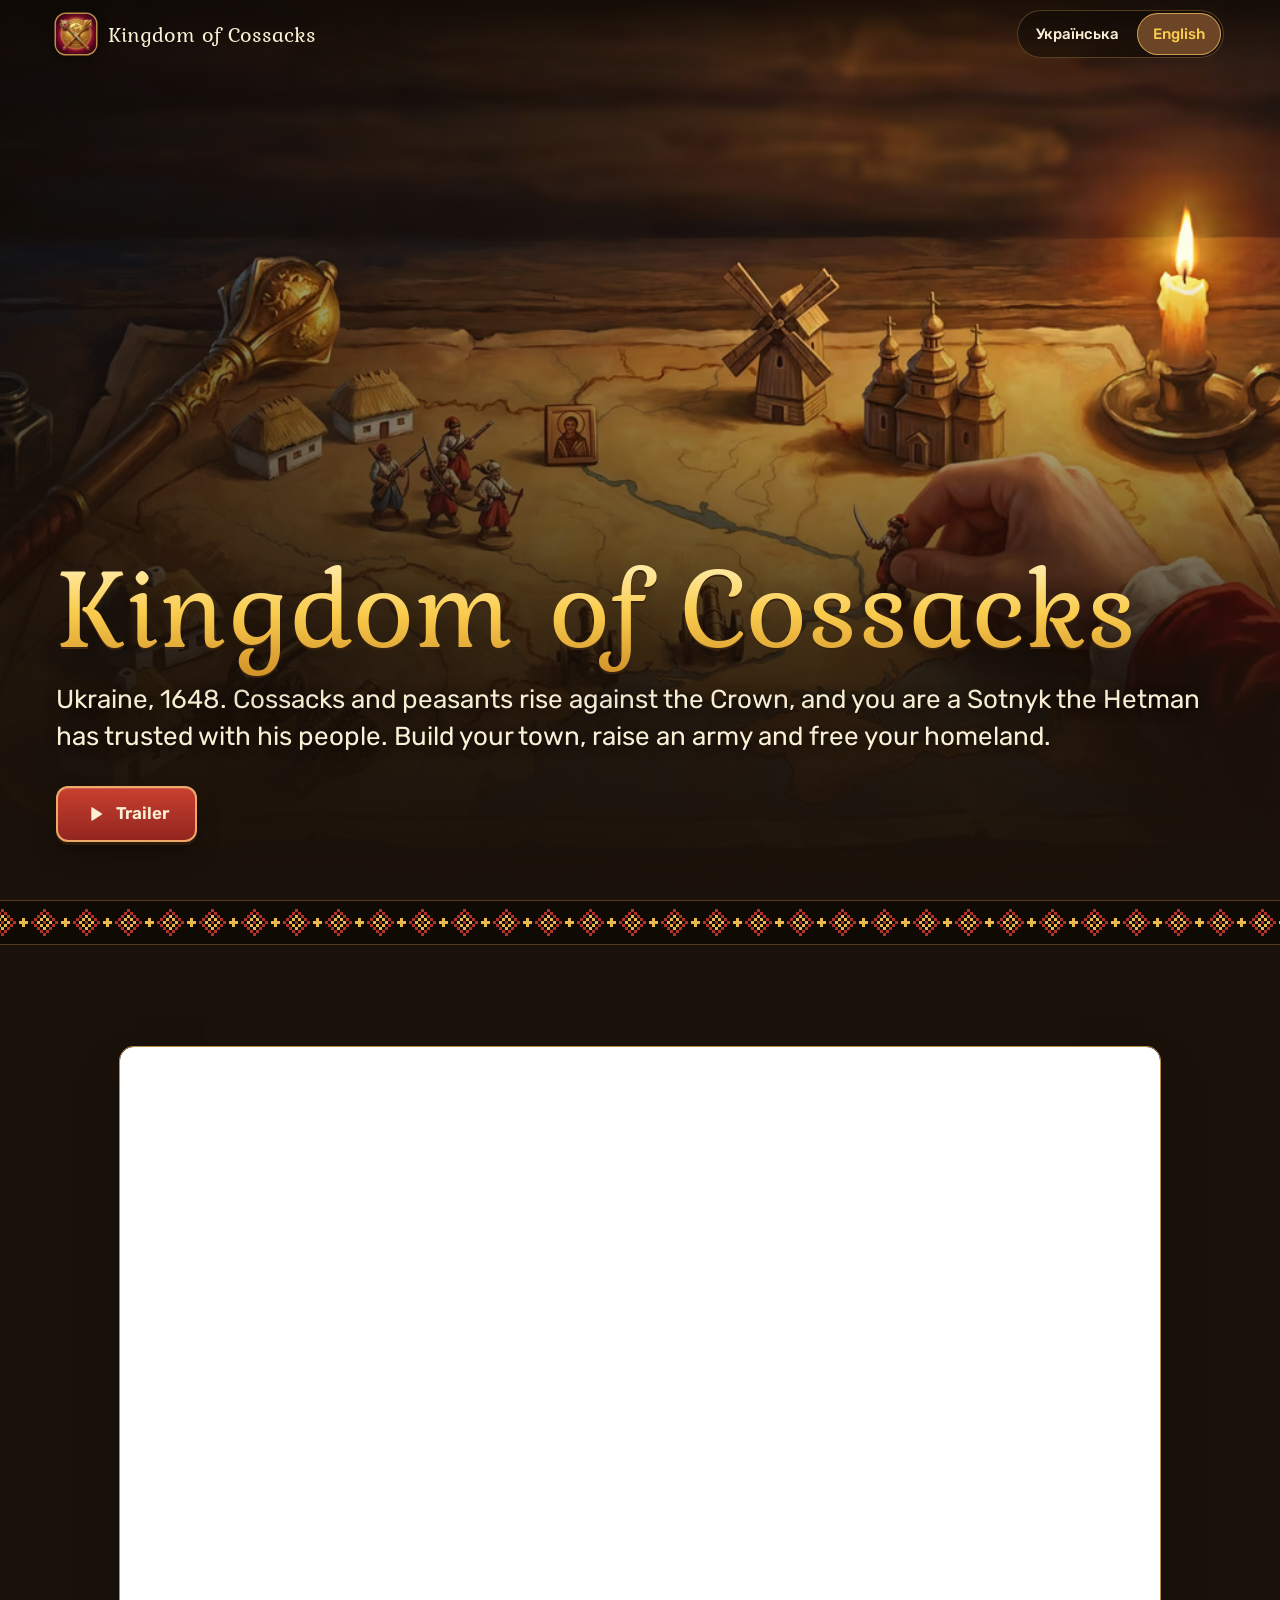
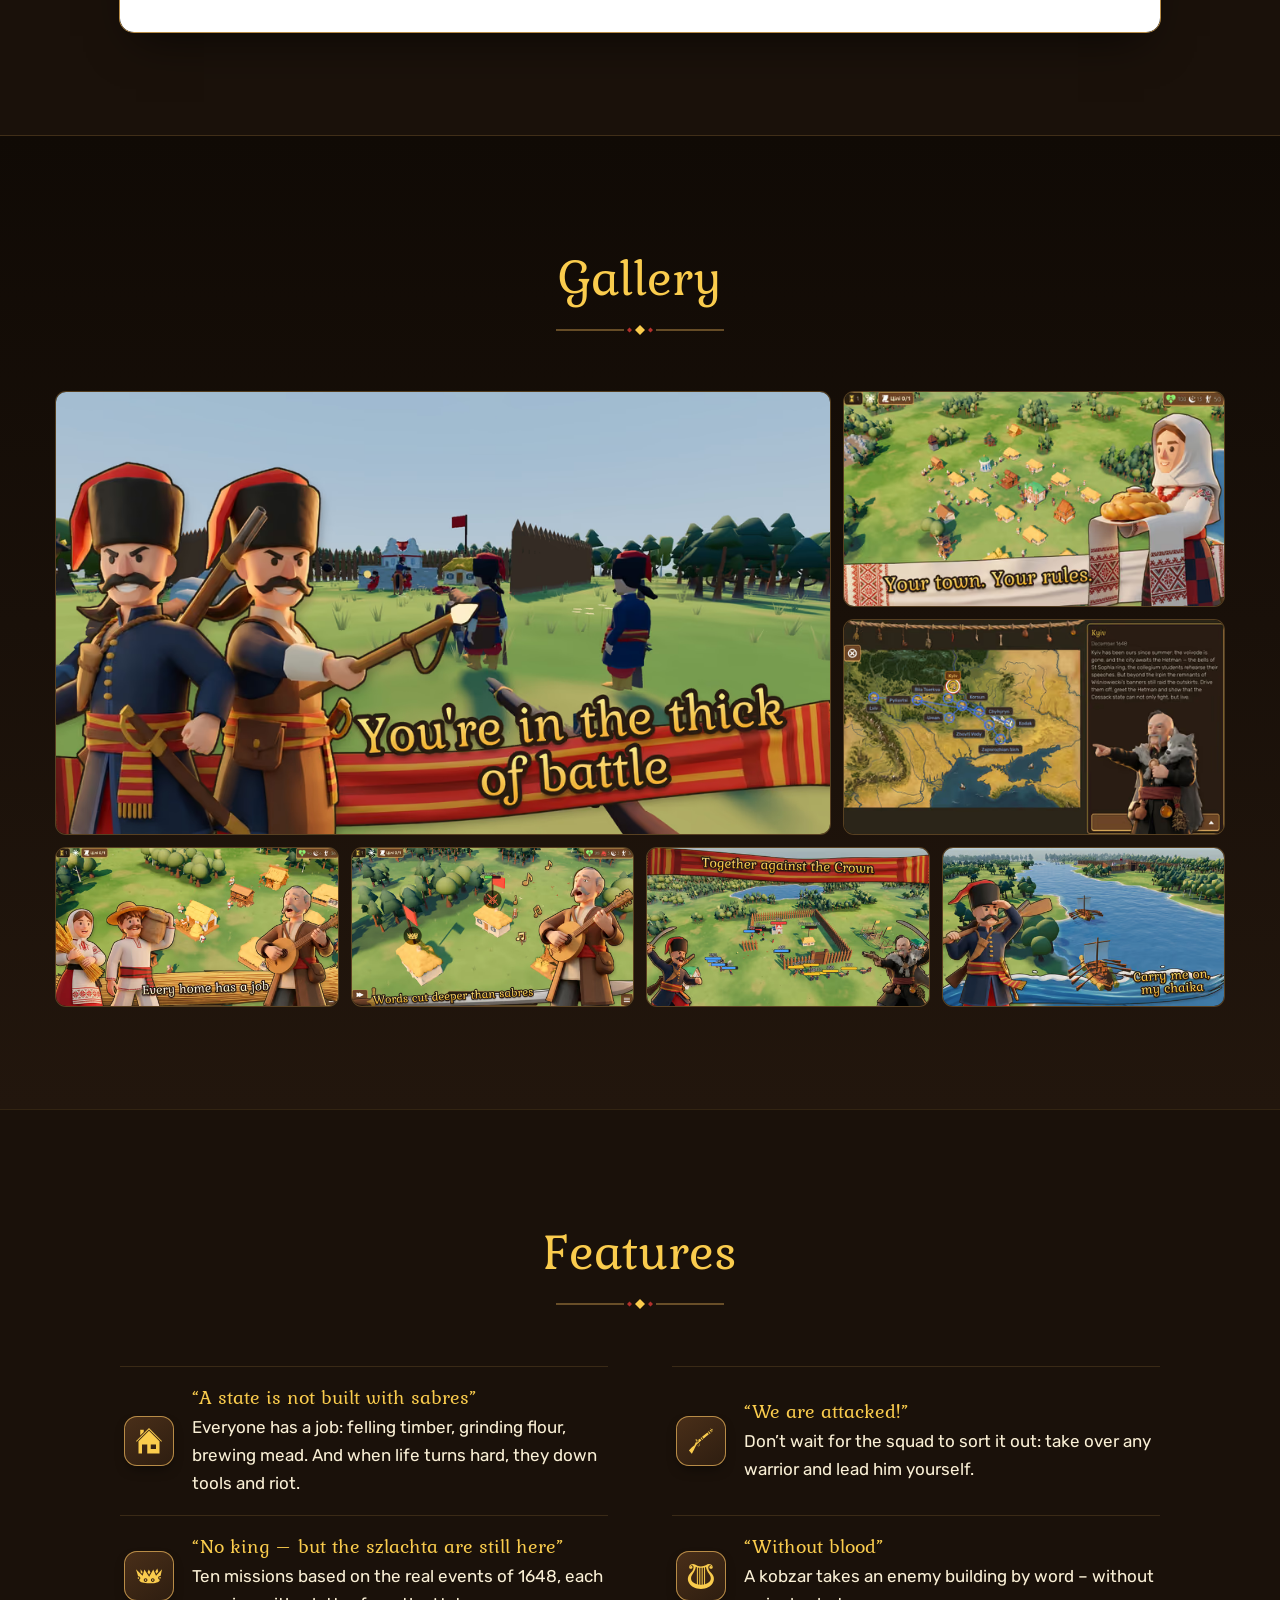
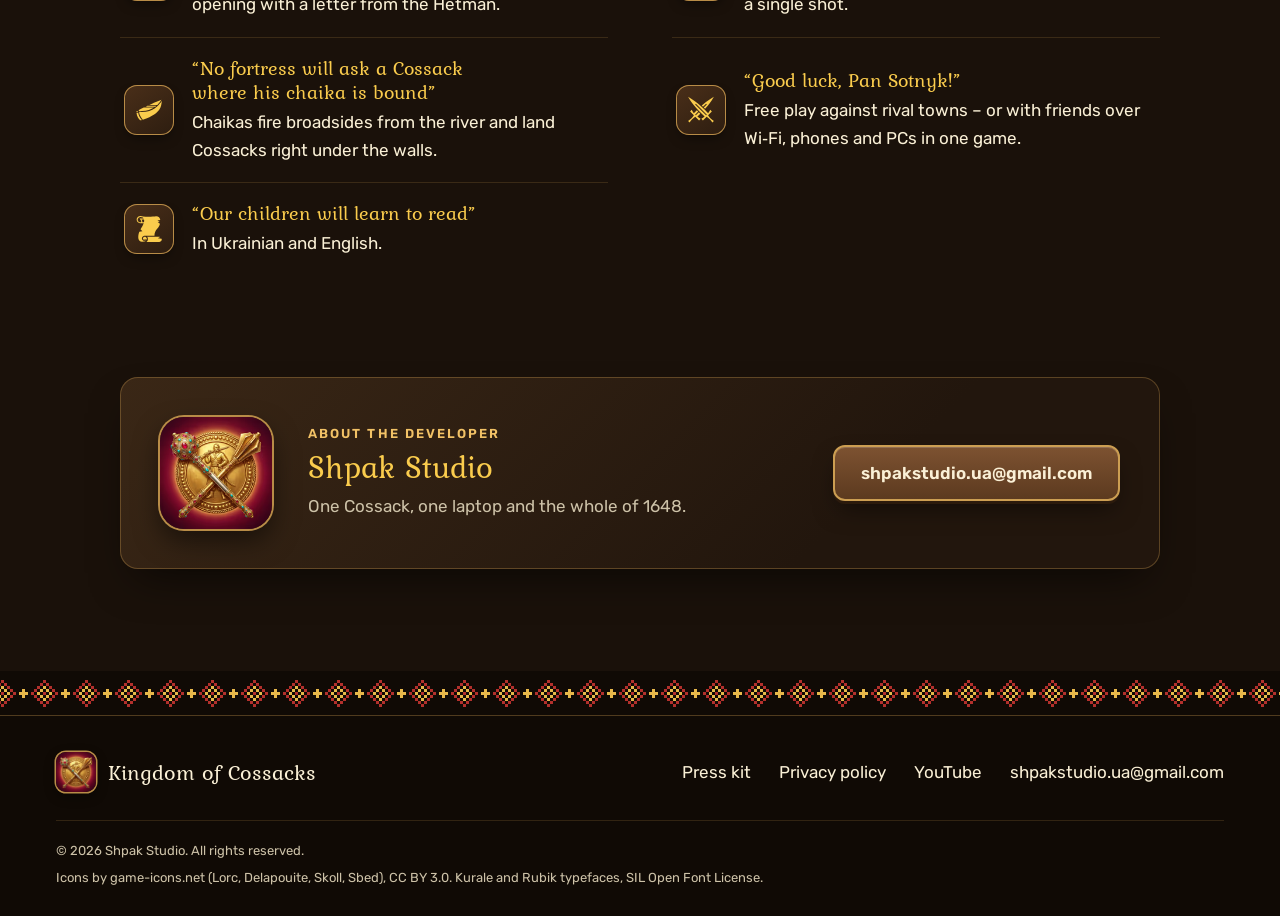
==== index.html @ b9027ab7 "Add game site" ====
<!doctype html>
<html lang="uk">
<head>
<meta charset="utf-8">
<meta name="viewport" content="width=device-width, initial-scale=1, viewport-fit=cover">
<title>Держава Козаків</title>
<meta name="description" content="Містобудівник і стратегія про повстання 1648 року. Збудуй козацьке місто, збери військо, звільни Україну регіон за регіоном. Android і ПК, без реклами.">
<meta name="theme-color" content="#1a110a">
<script>
// Перший захід: мова з налаштувань браузера (українська є серед мов – лишаємось, інакше англійська).
// Далі діє вибір із перемикача. Стоїть у <head>, щоб сторінка не блимала перед переходом.
(function () {
  try {
    var saved = localStorage.getItem("lang");
    var browser = (navigator.languages || [navigator.language || ""]).some(function (l) { return /^uk\b/i.test(l); }) ? "uk" : "en";
    if ((saved || browser) === "en") location.replace("./en/" + location.hash);
  } catch (e) {}
})();
</script>
<link rel="canonical" href="https://shpytchuk-vasyl.github.io/KingdomOfCossacksSite/">
<meta property="og:url" content="https://shpytchuk-vasyl.github.io/KingdomOfCossacksSite/">
<link rel="alternate" hreflang="uk" href="https://shpytchuk-vasyl.github.io/KingdomOfCossacksSite/">
<link rel="alternate" hreflang="en" href="https://shpytchuk-vasyl.github.io/KingdomOfCossacksSite/en/">
<link rel="alternate" hreflang="x-default" href="https://shpytchuk-vasyl.github.io/KingdomOfCossacksSite/en/">
<meta property="og:type" content="website">
<meta property="og:site_name" content="Держава Козаків">
<meta property="og:title" content="Держава Козаків">
<meta property="og:description" content="Україна, 1648 рік. Козаки й селяни повстають проти Корони, а ти – сотник, якому гетьман довірив людей. Збудуй своє місто, збери військо й звільни рідний край.">
<meta property="og:image" content="https://shpytchuk-vasyl.github.io/KingdomOfCossacksSite/assets/img/og.jpg">
<meta property="og:image:width" content="1200">
<meta property="og:image:height" content="630">
<meta property="og:locale" content="uk_UA">
<meta name="twitter:card" content="summary_large_image">
<link rel="icon" type="image/png" sizes="32x32" href="./assets/img/favicon-32.png">
<link rel="apple-touch-icon" href="./assets/img/apple-touch-icon.png">
<link rel="preload" as="font" type="font/woff2" href="./assets/fonts/kurale.woff2" crossorigin>
<link rel="preload" as="font" type="font/woff2" href="./assets/fonts/rubik.woff2" crossorigin>
<link rel="preload" as="image" type="image/avif" media="(max-aspect-ratio: 4/5)" href="./assets/img/hero-tall-960-2g-B0B384Q.avif" imagesrcset="./assets/img/hero-tall-640-2g-B0B384Q.avif 640w, ./assets/img/hero-tall-960-2g-B0B384Q.avif 960w, ./assets/img/hero-tall-1190-2g-B0B384Q.avif 1190w" imagesizes="135vw">
<link rel="preload" as="image" type="image/avif" media="(min-aspect-ratio: 4/5)" href="./assets/img/hero-1920-Sloxx4jPPY.avif" imagesrcset="./assets/img/hero-1280-Sloxx4jPPY.avif 1280w, ./assets/img/hero-1920-Sloxx4jPPY.avif 1920w, ./assets/img/hero-2560-Sloxx4jPPY.avif 2560w" imagesizes="100vw">
<link rel="stylesheet" href="./assets/css/site.css">
<script src="./assets/js/site.js" defer></script>
<script type="application/ld+json">
{"@context":"https://schema.org","@type":"VideoGame","name":"Держава Козаків","description":"Україна, 1648 рік. Козаки й селяни повстають проти Корони, а ти – сотник, якому гетьман довірив людей. Збудуй своє місто, збери військо й звільни рідний край.","inLanguage":["uk","en"],"gamePlatform":["Android","Windows"],"genre":["City builder","Strategy"],"image":"https://shpytchuk-vasyl.github.io/KingdomOfCossacksSite/assets/img/og.jpg","author":{"@type":"Organization","name":"Shpak Studio"}}
</script>
</head>
<body class="is-home">
<a class="skip-link" href="#main">До змісту</a>
<header class="site-header">
  <div class="site-header__bar">
    <a class="brand" href="./" aria-label="Держава Козаків">
      <picture><source type="image/avif" srcset="./assets/img/icon-96-zHIRQW5aMn.avif 96w, ./assets/img/icon-192-zHIRQW5aMn.avif 192w, ./assets/img/icon-384-zHIRQW5aMn.avif 384w" sizes="40px"><img class="brand__mark" src="./assets/img/icon-192-zHIRQW5aMn.webp" srcset="./assets/img/icon-96-zHIRQW5aMn.webp 96w, ./assets/img/icon-192-zHIRQW5aMn.webp 192w, ./assets/img/icon-384-zHIRQW5aMn.webp 384w" sizes="40px" width="384" height="384" alt="" fetchpriority="high"></picture>
      <span class="brand__name">Держава Козаків</span>
    </a>
    <nav class="lang-switch" aria-label="Мова сайту">
      <a href="./" lang="uk" hreflang="uk" data-set-lang="uk" aria-current="page">Українська</a>
      <a href="./en/" lang="en" hreflang="en" data-set-lang="en">English</a>
    </nav>
  </div>
</header>

<main id="main">
<section class="hero" aria-labelledby="hero-title">
  <picture><source media="(max-aspect-ratio: 4/5)" type="image/avif" srcset="./assets/img/hero-tall-640-2g-B0B384Q.avif 640w, ./assets/img/hero-tall-960-2g-B0B384Q.avif 960w, ./assets/img/hero-tall-1190-2g-B0B384Q.avif 1190w" sizes="135vw"><source media="(max-aspect-ratio: 4/5)" type="image/webp" srcset="./assets/img/hero-tall-640-2g-B0B384Q.webp 640w, ./assets/img/hero-tall-960-2g-B0B384Q.webp 960w, ./assets/img/hero-tall-1190-2g-B0B384Q.webp 1190w" sizes="135vw"><source type="image/avif" srcset="./assets/img/hero-1280-Sloxx4jPPY.avif 1280w, ./assets/img/hero-1920-Sloxx4jPPY.avif 1920w, ./assets/img/hero-2560-Sloxx4jPPY.avif 2560w" sizes="100vw"><img class="hero__art" src="./assets/img/hero-1280-Sloxx4jPPY.webp" srcset="./assets/img/hero-1280-Sloxx4jPPY.webp 1280w, ./assets/img/hero-1920-Sloxx4jPPY.webp 1920w, ./assets/img/hero-2560-Sloxx4jPPY.webp 2560w" sizes="100vw" alt="" fetchpriority="high"></picture>
  <div class="container hero__inner">
    <h1 id="hero-title" class="hero__title">Держава Козаків</h1>
    <p class="hero__lead">Україна, 1648 рік. Козаки й селяни повстають проти Корони, а ти – сотник, якому гетьман довірив людей. Збудуй своє місто, збери військо й звільни рідний край.</p>
    <div class="hero__cta">
      <a class="btn btn--primary" href="#trailer"><svg viewBox="0 0 24 24" aria-hidden="true" focusable="false"><path d="M8 5.2v13.6a.6.6 0 0 0 .92.5l10.6-6.8a.6.6 0 0 0 0-1L8.92 4.7A.6.6 0 0 0 8 5.2z" fill="currentColor"/></svg>
Трейлер</a>
      

    </div>
  </div>
</section>

<div class="ornament" aria-hidden="true"></div>
<section id="trailer" class="section" aria-labelledby="trailer-title">
  <div class="container container--narrow">
    <h2 id="trailer-title" class="visually-hidden">Трейлер</h2>
    
<div class="trailer">
  <iframe src="https://www.youtube.com/embed/whLM8h1D1ig" title="Трейлер" loading="lazy"
    allow="accelerometer; autoplay; clipboard-write; encrypted-media; gyroscope; picture-in-picture; web-share"
    referrerpolicy="strict-origin-when-cross-origin" allowfullscreen></iframe>
</div>

  </div>
</section>

<section id="gallery" class="section section--band" aria-labelledby="gallery-title">
  <div class="container">
    <header class="section-head">
      <h2 id="gallery-title">Галерея</h2>
    </header>
    <ul class="gallery" data-count="7">
      <li class="gallery__cell">
        <a class="shot" href="./assets/img/control-uk-2560-cdia6vpXgG.webp" data-index="0">
          <picture><source type="image/avif" srcset="./assets/img/control-uk-480-cdia6vpXgG.avif 480w, ./assets/img/control-uk-960-cdia6vpXgG.avif 960w, ./assets/img/control-uk-1600-cdia6vpXgG.avif 1600w, ./assets/img/control-uk-2560-cdia6vpXgG.avif 2560w" sizes="(min-width: 1240px) 790px, (min-width: 900px) 65vw, 100vw"><img src="./assets/img/control-uk-960-cdia6vpXgG.webp" srcset="./assets/img/control-uk-480-cdia6vpXgG.webp 480w, ./assets/img/control-uk-960-cdia6vpXgG.webp 960w, ./assets/img/control-uk-1600-cdia6vpXgG.webp 1600w, ./assets/img/control-uk-2560-cdia6vpXgG.webp 2560w" sizes="(min-width: 1240px) 790px, (min-width: 900px) 65vw, 100vw" width="2560" height="1440" alt="Ти в самому бою. Вигляд від першої особи: козак із мушкетом, поруч гармата щойно вистрілила по частоколу" loading="lazy" decoding="async"></picture>
        </a>
      </li>
      <li class="gallery__cell">
        <a class="shot" href="./assets/img/city-uk-2560-edC7VRmCOQ.webp" data-index="1">
          <picture><source type="image/avif" srcset="./assets/img/city-uk-480-edC7VRmCOQ.avif 480w, ./assets/img/city-uk-960-edC7VRmCOQ.avif 960w, ./assets/img/city-uk-1600-edC7VRmCOQ.avif 1600w, ./assets/img/city-uk-2560-edC7VRmCOQ.avif 2560w" sizes="(min-width: 1240px) 390px, (min-width: 900px) 32vw, 50vw"><img src="./assets/img/city-uk-960-edC7VRmCOQ.webp" srcset="./assets/img/city-uk-480-edC7VRmCOQ.webp 480w, ./assets/img/city-uk-960-edC7VRmCOQ.webp 960w, ./assets/img/city-uk-1600-edC7VRmCOQ.webp 1600w, ./assets/img/city-uk-2560-edC7VRmCOQ.webp 2560w" sizes="(min-width: 1240px) 390px, (min-width: 900px) 32vw, 50vw" width="2560" height="1440" alt="Твоє місто. Твої правила. Козацьке місто згори: Ратуша, хати під стріхою, церква, альтанки, жителі на вулицях, озеро" loading="lazy" decoding="async"></picture>
        </a>
      </li>
      <li class="gallery__cell">
        <a class="shot" href="./assets/img/campaign-uk-2560-JIpXIrQUs9.webp" data-index="2">
          <picture><source type="image/avif" srcset="./assets/img/campaign-uk-480-JIpXIrQUs9.avif 480w, ./assets/img/campaign-uk-960-JIpXIrQUs9.avif 960w, ./assets/img/campaign-uk-1600-JIpXIrQUs9.avif 1600w, ./assets/img/campaign-uk-2560-JIpXIrQUs9.avif 2560w" sizes="(min-width: 1240px) 390px, (min-width: 900px) 32vw, 50vw"><img src="./assets/img/campaign-uk-960-JIpXIrQUs9.webp" srcset="./assets/img/campaign-uk-480-JIpXIrQUs9.webp 480w, ./assets/img/campaign-uk-960-JIpXIrQUs9.webp 960w, ./assets/img/campaign-uk-1600-JIpXIrQUs9.webp 1600w, ./assets/img/campaign-uk-2560-JIpXIrQUs9.webp 2560w" sizes="(min-width: 1240px) 390px, (min-width: 900px) 32vw, 50vw" width="2560" height="1440" alt="Карта кампанії: шлях від Запорозької Січі до Києва й лист гетьмана про місію" loading="lazy" decoding="async"></picture>
        </a>
      </li>
      <li class="gallery__cell">
        <a class="shot" href="./assets/img/economy-uk-2560-ottMs2EK2w.webp" data-index="3">
          <picture><source type="image/avif" srcset="./assets/img/economy-uk-480-ottMs2EK2w.avif 480w, ./assets/img/economy-uk-960-ottMs2EK2w.avif 960w, ./assets/img/economy-uk-1600-ottMs2EK2w.avif 1600w, ./assets/img/economy-uk-2560-ottMs2EK2w.avif 2560w" sizes="(min-width: 1240px) 390px, (min-width: 900px) 32vw, 50vw"><img src="./assets/img/economy-uk-960-ottMs2EK2w.webp" srcset="./assets/img/economy-uk-480-ottMs2EK2w.webp 480w, ./assets/img/economy-uk-960-ottMs2EK2w.webp 960w, ./assets/img/economy-uk-1600-ottMs2EK2w.webp 1600w, ./assets/img/economy-uk-2560-ottMs2EK2w.webp 2560w" sizes="(min-width: 1240px) 390px, (min-width: 900px) 32vw, 50vw" width="2560" height="1440" alt="Кожна хата при ділі. Ферма, хати й майстерня зблизька, селяни несуть урожай" loading="lazy" decoding="async"></picture>
        </a>
      </li>
      <li class="gallery__cell">
        <a class="shot" href="./assets/img/word-uk-2560-IThy4T_L-l.webp" data-index="4">
          <picture><source type="image/avif" srcset="./assets/img/word-uk-480-IThy4T_L-l.avif 480w, ./assets/img/word-uk-960-IThy4T_L-l.avif 960w, ./assets/img/word-uk-1600-IThy4T_L-l.avif 1600w, ./assets/img/word-uk-2560-IThy4T_L-l.avif 2560w" sizes="(min-width: 1240px) 390px, (min-width: 900px) 32vw, 50vw"><img src="./assets/img/word-uk-960-IThy4T_L-l.webp" srcset="./assets/img/word-uk-480-IThy4T_L-l.webp 480w, ./assets/img/word-uk-960-IThy4T_L-l.webp 960w, ./assets/img/word-uk-1600-IThy4T_L-l.webp 1600w, ./assets/img/word-uk-2560-IThy4T_L-l.webp 2560w" sizes="(min-width: 1240px) 390px, (min-width: 900px) 32vw, 50vw" width="2560" height="1440" alt="Слово не горобець – а шабля. Кобзар біля ворожої хати з прапором Корони, над дахом шкала «Словом 47 %»" loading="lazy" decoding="async"></picture>
        </a>
      </li>
      <li class="gallery__cell">
        <a class="shot" href="./assets/img/players-uk-2560-WTLlcfoN4P.webp" data-index="5">
          <picture><source type="image/avif" srcset="./assets/img/players-uk-480-WTLlcfoN4P.avif 480w, ./assets/img/players-uk-960-WTLlcfoN4P.avif 960w, ./assets/img/players-uk-1600-WTLlcfoN4P.avif 1600w, ./assets/img/players-uk-2560-WTLlcfoN4P.avif 2560w" sizes="(min-width: 1240px) 390px, (min-width: 900px) 32vw, 50vw"><img src="./assets/img/players-uk-960-WTLlcfoN4P.webp" srcset="./assets/img/players-uk-480-WTLlcfoN4P.webp 480w, ./assets/img/players-uk-960-WTLlcfoN4P.webp 960w, ./assets/img/players-uk-1600-WTLlcfoN4P.webp 1600w, ./assets/img/players-uk-2560-WTLlcfoN4P.webp 2560w" sizes="(min-width: 1240px) 390px, (min-width: 900px) 32vw, 50vw" width="2560" height="1440" alt="Разом проти Корони. Два козацькі загони, із синіми й жовтими смужками здоровʼя, з двох боків штурмують табір Корони за частоколом" loading="lazy" decoding="async"></picture>
        </a>
      </li>
      <li class="gallery__cell">
        <a class="shot" href="./assets/img/chaikas-uk-2560-nZaoVUhGhE.webp" data-index="6">
          <picture><source type="image/avif" srcset="./assets/img/chaikas-uk-480-nZaoVUhGhE.avif 480w, ./assets/img/chaikas-uk-960-nZaoVUhGhE.avif 960w, ./assets/img/chaikas-uk-1600-nZaoVUhGhE.avif 1600w, ./assets/img/chaikas-uk-2560-nZaoVUhGhE.avif 2560w" sizes="(min-width: 1240px) 390px, (min-width: 900px) 32vw, 50vw"><img src="./assets/img/chaikas-uk-960-nZaoVUhGhE.webp" srcset="./assets/img/chaikas-uk-480-nZaoVUhGhE.webp 480w, ./assets/img/chaikas-uk-960-nZaoVUhGhE.webp 960w, ./assets/img/chaikas-uk-1600-nZaoVUhGhE.webp 1600w, ./assets/img/chaikas-uk-2560-nZaoVUhGhE.webp 2560w" sizes="(min-width: 1240px) 390px, (min-width: 900px) 32vw, 50vw" width="2560" height="1440" alt="Неси мене, моя чайко, неси. Дві чайки пливуть Дніпром, на далекому березі фортеця Кодак" loading="lazy" decoding="async"></picture>
        </a>
      </li>
    </ul>
  </div>
</section>

<section id="features" class="section" aria-labelledby="features-title">
  <div class="container container--narrow">
    <header class="section-head">
      <h2 id="features-title">Особливості</h2>
    </header>
    <ul class="features">
      <li class="feature">
        <span class="feature__icon"><svg class="icon" aria-hidden="true" focusable="false" xmlns="http://www.w3.org/2000/svg" viewBox="0 0 512 512"><path fill="currentColor" d="M256 19.27L25.637 249.638 19.27 256 32 268.73l6.363-6.367L256 44.727l217.637 217.636L480 268.73 492.73 256l-6.367-6.363zM96 48v107.273l64-64.002V48zm160 20.727l-192 192V486h64V320h96v166h224V260.727zM288 320h96v80h-96z"/></svg></span>
        <div>
          <h3 class="feature__title">«Шаблями держави не збудуєш»</h3>
          <p>Кожен житель при ділі: рубає ліс, меле борошно, варить мед. А як людям зле – кидають роботу й бунтують.</p>
        </div>
      </li>
      <li class="feature">
        <span class="feature__icon"><svg class="icon" aria-hidden="true" focusable="false" xmlns="http://www.w3.org/2000/svg" viewBox="0 0 512 512"><path fill="currentColor" d="M424.045 26.605l2.54 11.19 16.15-13.06zm-205.53 312.32a24.07 24.07 0 0 0 1.54-36l6.15-5.17c.72.73 1.41 1.5 2.07 2.31a32.09 32.09 0 0 1-45.62 44.74q2.13-3.69 4.14-7a24.12 24.12 0 0 0 31.72 1.12zm-18.1-19.47l10.32 7.66-15.53-2.3c.58-.81 1.14-1.58 1.69-2.29zm76.89-80.34l-31.33-38.65 15.26-12.34 31.33 38.65zm137.88-111.75l-31.33-38.65 15.27-12.37 31.33 38.64zm-41.83-26.18l25.91 32c-26.82 22.18-62.15 51.42-96.92 80.29l-26.75-33zm-252.76 239.74l10 1.16 32.83-65.86a28.13 28.13 0 0 0 41-38.11l4.52-3.67 26.53-21.52 27.14 33.48c-32.82 27.33-61.6 51.43-77.37 65-26.12 32.63-84.5 163.79-95.81 175.86-13.73-4.68-26.77-40.12-54-55.2 9.14-18.66 85.16-91.14 85.16-91.14zm33.05-113.81c1.5 2.11 5.69 5.81 8.38 5.81h.06c.35 0 1.29.17 2.48-1.65 7.15-11 18-16.41 25.26-12.77l-3.59 7.2c-1.77-.89-5.5.3-9.38 3.63l14.75 18.2a12.13 12.13 0 1 1-18.91.1l-6-7.44a10 10 0 0 1-4.4 1.12h-.23c-8.12 0-14.83-9.36-14.89-9.45zm259.84-158.46l46.5-37.73 11.06 13.68-46.49 37.69zm63.08 1.27l-37.46 30.31-5.73-7.07 37.42-30.34z"/></svg></span>
        <div>
          <h3 class="feature__title">«На нас напали!»</h3>
          <p>Не чекай, поки загін розбереться: візьми будь‑якого воїна на себе й веди його сам.</p>
        </div>
      </li>
      <li class="feature">
        <span class="feature__icon"><svg class="icon" aria-hidden="true" focusable="false" xmlns="http://www.w3.org/2000/svg" viewBox="0 0 512 512"><path fill="currentColor" d="M408.256 119.46l-37.7 52.165 19.57 44.426 34.8-37.214-16.67-59.375zm86.074 12.513L384.44 249.498 334.01 135.02l-75.162 132.947-86.948-131.78-33.334 114.122L17.922 132.83l39.3 127.6c1.945-.348 3.94-.54 5.98-.54 18.812 0 34.26 15.452 34.26 34.262 0 13.823-8.346 25.822-20.235 31.22l5.337 17.33c12.425 25.466 71.863 45.152 176.582 47.206 110.805 2.174 178.12-17.54 189.854-47.207h-.002l4.357-20.26c-16.836-2.114-30.02-16.612-30.02-33.986 0-18.81 15.45-34.262 34.263-34.262 3.513 0 6.91.54 10.11 1.54l26.622-123.762zm-391.77 2.04l1.22 56.337 25.56 24.89 9.592-32.842-36.37-48.386zm150.585 2.91l-24.483 51.36 28.955 43.885 24.922-44.08-29.395-51.166zm204.453 135.962c-8.712 0-15.575 6.862-15.575 15.572 0 8.71 6.863 15.574 15.575 15.574s15.572-6.863 15.572-15.573-6.86-15.572-15.572-15.572zM63.2 278.58c-8.71 0-15.573 6.864-15.573 15.574s6.862 15.573 15.574 15.573c8.713 0 15.573-6.862 15.573-15.573 0-8.71-6.86-15.574-15.572-15.574zm130.33 17.842c18.812 0 34.26 15.45 34.26 34.262 0 18.81-15.448 34.26-34.26 34.26-18.813 0-34.262-15.45-34.262-34.26s15.45-34.262 34.26-34.262zm131.234 0c18.812 0 34.26 15.45 34.26 34.262 0 18.81-15.448 34.26-34.26 34.26-18.813 0-34.262-15.45-34.262-34.26s15.45-34.262 34.262-34.262zm-131.235 18.69c-8.713 0-15.573 6.86-15.573 15.572 0 8.71 6.86 15.574 15.572 15.574 8.71 0 15.572-6.864 15.572-15.574s-6.86-15.573-15.573-15.573zm131.234 0c-8.712 0-15.573 6.86-15.573 15.572 0 8.71 6.862 15.574 15.574 15.574s15.574-6.864 15.574-15.574-6.862-15.573-15.574-15.573z"/></svg></span>
        <div>
          <h3 class="feature__title">«Короля нема, а шляхта є»</h3>
          <p>Десять місій за справжніми подіями 1648 року, і перед кожною – лист гетьмана.</p>
        </div>
      </li>
      <li class="feature">
        <span class="feature__icon"><svg class="icon" aria-hidden="true" focusable="false" xmlns="http://www.w3.org/2000/svg" viewBox="0 0 512 512"><path fill="currentColor" d="M108.656 35.063c-15.053.138-33.413 5.378-46.97 15.812-10.75 8.276-18.777 19.27-21.186 34.438.21-.126.414-.252.625-.376-.843 2.816-1.313 5.786-1.313 8.876 0 17.087 13.85 30.937 30.938 30.937 14.293 0 26.324-9.705 29.875-22.875.028-.115.067-.23.094-.344.48-2.082.768-4.042.905-5.843.025-.327.017-.65.03-.968.005-.126.03-.25.032-.376.007-.182-.002-.353 0-.53 0-1.526-.098-3.036-.312-4.5-1.367-8.018-6.778-12.156-12.594-13.72-8.527-2.293-19.055.637-23.75 18.156l-.468-.125C62.04 74.12 72.213 63.885 83.94 60.78c2.476-.654 5.053-1.005 7.656-.968 9.072.13 18.445 4.88 24.562 17.126.087.173.165.355.25.53 5.208 15.233 2.11 43.32-3.344 57.626-7.288 18.753-22.376 40.504-47.687 65.5C6.99 258.252 4 329.824 39.97 388.814 75.936 447.8 152.13 493.56 254.437 493.56c102.306 0 178.47-45.76 214.437-104.75 35.882-58.848 32.982-130.225-25-187.812l-.406-.406h-.033c-25.31-24.996-40.367-46.747-47.656-65.5-5.23-16.453-9.09-42.988-2.655-57.625.058-.128.128-.25.188-.376.025-.05.037-.106.062-.156 6.117-12.246 15.49-16.996 24.563-17.126 2.602-.037 5.18.314 7.656.97 11.724 3.102 21.87 13.337 19.344 32.843l-.438.125c-4.694-17.52-15.222-20.45-23.75-18.156-4.41 1.185-8.603 3.85-10.97 8.562-.012.04-.017.085-.03.125-.975 3.007-1.5 6.203-1.5 9.532 0 17.088 13.85 30.938 30.938 30.938 17.087 0 30.937-13.85 30.937-30.938 0-4.355-.907-8.49-2.53-12.25-3.058-13.244-10.598-23.112-20.44-30.687-14.458-11.13-34.39-16.363-49.936-15.78-13.378.5-24.85 4.108-33.22 10.53-3.412 2.617-6.383 5.702-8.844 9.375-69.455 35.508-138.89 38.75-208.344-7.75-.642-.557-1.29-1.105-1.968-1.625-8.37-6.422-19.843-10.03-33.22-10.53-.97-.037-1.964-.042-2.968-.032zm52.78 53.124c6.338 2.648 12.666 4.987 19 7.032v313.06c-30.732-8.258-57.886-22.005-77.374-41.31-17.1-16.94-28.077-38.626-28.906-63.595-.828-24.97 8.274-52.702 28.97-82.625 41.323-59.752 57.163-103.6 58.31-132.563zm186.033 1.407c1.6 28.97 17.593 72.37 58.25 131.156 20.693 29.923 29.796 57.656 28.967 82.625-.828 24.97-11.807 46.654-28.906 63.594-19.023 18.846-45.374 32.4-75.217 40.717V94.844c5.636-1.606 11.27-3.35 16.906-5.25zm-35.595 10v312.53c-8.21 1.63-16.606 2.878-25.125 3.782V104.094c8.376-1.122 16.75-2.63 25.125-4.5zm-112.75.78c8.45 1.97 16.894 3.442 25.344 4.44v311.342c-8.59-.84-17.057-2.05-25.345-3.625V100.376zm68.938 5.564v311.375c-4.54.198-9.088.312-13.657.312-3.76 0-7.506-.053-11.25-.188V106.28c8.293.314 16.614.18 24.906-.343z"/></svg></span>
        <div>
          <h3 class="feature__title">«Без крові»</h3>
          <p>Кобзар бере ворожу будівлю словом – без жодного пострілу.</p>
        </div>
      </li>
      <li class="feature">
        <span class="feature__icon"><svg class="icon" aria-hidden="true" focusable="false" xmlns="http://www.w3.org/2000/svg" viewBox="0 0 512 512"><path fill="currentColor" d="M482.2 66.37c-62.8 22.61-139.5 57.53-219.3 96.03H408c31.3-31.8 55-66.02 74.2-96.03zm9.1 18.91C462.4 129.7 423 182.1 363.8 223.3c-67.2 46.8-159.8 78.3-288.82 66.9 2.19 55.4 28.92 97.4 67.92 143.7 184.6-62.2 266.8-127.6 306-191.2 32.4-52.7 35.9-105.4 42.4-157.42zM226 180.4c-9.5 4.7-19.1 9.4-28.6 14.1h175c5.8-4.6 11.3-9.3 16.7-14.1zm-64.8 32.1c-33.3 16.7-66.19 33.2-98.25 49.4.26.1.52.3.77.4 4.1 2.4 7.87 5.7 10.24 9.9 123.04 11.6 209.84-17 273.84-59.7zm-121.63 62c-6.3 0-11.89 1.6-15.22 3.5s-3.62 3.3-3.62 3.4c0 .1.29 1.5 3.62 3.4s8.92 3.5 15.22 3.5c6.3 0 11.89-1.6 15.22-3.5s3.62-3.3 3.62-3.4c0-.1-.29-1.5-3.62-3.4s-8.92-3.5-15.22-3.5zm18.34 28.7c-5.5 2-11.72 3.1-18.34 3.1-4.33 0-8.48-.5-12.38-1.4 2.45 28.1 12.83 60.1 26.72 86.3 9.54 18.1 20.63 33.5 30.85 43.1 10.22 9.7 18.54 12.4 22.94 11 5.7-1.8 11.3-3.6 16.8-5.4-34.9-42.2-61.13-84.1-66.59-136.7z"/></svg></span>
        <div>
          <h3 class="feature__title">«Жодна фортеця не спитає козака, куди пливе його чайка»</h3>
          <p>Чайки бʼють бортовим залпом з річки й висаджують козаків під самі мури.</p>
        </div>
      </li>
      <li class="feature">
        <span class="feature__icon"><svg class="icon" aria-hidden="true" focusable="false" xmlns="http://www.w3.org/2000/svg" viewBox="0 0 512 512"><path fill="currentColor" d="M19.75 14.438c59.538 112.29 142.51 202.35 232.28 292.718l3.626 3.75.063-.062c21.827 21.93 44.04 43.923 66.405 66.25-18.856 14.813-38.974 28.2-59.938 40.312l28.532 28.53 68.717-68.717c42.337 27.636 76.286 63.646 104.094 105.81l28.064-28.06c-42.47-27.493-79.74-60.206-106.03-103.876l68.936-68.938-28.53-28.53c-11.115 21.853-24.413 42.015-39.47 60.593-43.852-43.8-86.462-85.842-130.125-125.47-.224-.203-.432-.422-.656-.625C183.624 122.75 108.515 63.91 19.75 14.437zm471.875 0c-83.038 46.28-154.122 100.78-221.97 161.156l22.814 21.562 56.81-56.812 13.22 13.187-56.438 56.44 24.594 23.186c61.802-66.92 117.6-136.92 160.97-218.72zm-329.53 125.906l200.56 200.53c-4.36 4.443-8.84 8.793-13.405 13.032L148.875 153.53l13.22-13.186zm-76.69 113.28l-28.5 28.532 68.907 68.906c-26.29 43.673-63.53 76.414-106 103.907l28.063 28.06c27.807-42.164 61.758-78.174 104.094-105.81l68.718 68.717 28.53-28.53c-20.962-12.113-41.08-25.5-59.937-40.313 17.865-17.83 35.61-35.433 53.157-52.97l-24.843-25.655-55.47 55.467c-4.565-4.238-9.014-8.62-13.374-13.062l55.844-55.844-24.53-25.374c-18.28 17.856-36.602 36.06-55.158 54.594-15.068-18.587-28.38-38.758-39.5-60.625z"/></svg></span>
        <div>
          <h3 class="feature__title">«Хай щастить, пане сотнику!»</h3>
          <p>Вільна гра проти міст‑суперників – або з друзями по Wi‑Fi, телефони й ПК в одній грі.</p>
        </div>
      </li>
      <li class="feature">
        <span class="feature__icon"><svg class="icon" aria-hidden="true" focusable="false" xmlns="http://www.w3.org/2000/svg" viewBox="0 0 512 512"><path fill="currentColor" d="M103.432 17.844c-1.118.005-2.234.032-3.348.08-2.547.11-5.083.334-7.604.678-20.167 2.747-39.158 13.667-52.324 33.67-24.613 37.4 2.194 98.025 56.625 98.025.536 0 1.058-.012 1.583-.022v.704h60.565c-10.758 31.994-30.298 66.596-52.448 101.43-2.162 3.4-4.254 6.878-6.29 10.406l34.878 35.733-56.263 9.423c-32.728 85.966-27.42 182.074 48.277 182.074v-.002l9.31.066c23.83-.57 46.732-4.298 61.325-12.887 4.174-2.458 7.63-5.237 10.467-8.42h-32.446c-20.33 5.95-40.8-6.94-47.396-25.922-8.956-25.77 7.52-52.36 31.867-60.452 5.803-1.93 11.723-2.834 17.565-2.834v-.406h178.33c-.57-44.403 16.35-90.125 49.184-126 23.955-26.176 42.03-60.624 51.3-94.846l-41.225-24.932 38.272-6.906-43.37-25.807h-.005l.002-.002.002.002 52.127-8.85c-5.232-39.134-28.84-68.113-77.37-68.113C341.14 32.26 222.11 35.29 149.34 28.496c-14.888-6.763-30.547-10.723-45.908-10.652zm.464 18.703c13.137.043 27.407 3.804 41.247 10.63l.033-.07c4.667 4.735 8.542 9.737 11.68 14.985H82.92l10.574 14.78c10.608 14.83 19.803 31.99 21.09 42.024.643 5.017-.11 7.167-1.814 8.836-1.705 1.67-6.228 3.875-15.99 3.875-40.587 0-56.878-44.952-41.012-69.06C66.238 46.64 79.582 39.22 95.002 37.12c2.89-.395 5.863-.583 8.894-.573zM118.5 80.78h46.28c4.275 15.734 3.656 33.07-.544 51.51H131.52c1.9-5.027 2.268-10.574 1.6-15.77-1.527-11.913-7.405-24.065-14.62-35.74zm101.553 317.095c6.44 6.84 11.192 15.31 13.37 24.914 3.797 16.736 3.092 31.208-1.767 43.204-4.526 11.175-12.576 19.79-22.29 26h237.19c14.448 0 24.887-5.678 32.2-14.318 7.312-8.64 11.2-20.514 10.705-32.352-.186-4.473-.978-8.913-2.407-13.18l-69.91-8.205 42.017-20.528c-8.32-3.442-18.64-5.537-31.375-5.537H220.053zm-42.668.506c-1.152-.003-2.306.048-3.457.153-2.633.242-5.256.775-7.824 1.63-15.11 5.02-25.338 21.54-20.11 36.583 3.673 10.57 15.347 17.71 25.654 13.938l1.555-.57h43.354c.946-6.36.754-13.882-1.358-23.192-3.71-16.358-20.543-28.483-37.815-28.54z"/></svg></span>
        <div>
          <h3 class="feature__title">«Наші діти вчитимуться читати»</h3>
          <p>Гра українською й англійською.</p>
        </div>
      </li>
    </ul>
  </div>
</section>

<section id="developer" class="section" aria-labelledby="dev-title">
  <div class="container container--narrow">
    <div class="dev">
      <picture><source type="image/avif" srcset="./assets/img/icon-96-zHIRQW5aMn.avif 96w, ./assets/img/icon-192-zHIRQW5aMn.avif 192w, ./assets/img/icon-384-zHIRQW5aMn.avif 384w" sizes="112px"><img class="dev__mark" src="./assets/img/icon-192-zHIRQW5aMn.webp" srcset="./assets/img/icon-96-zHIRQW5aMn.webp 96w, ./assets/img/icon-192-zHIRQW5aMn.webp 192w, ./assets/img/icon-384-zHIRQW5aMn.webp 384w" sizes="112px" width="384" height="384" alt="" loading="lazy" decoding="async"></picture>
      <div class="dev__body">
        <p class="eyebrow">Про розробника</p>
        <h2 id="dev-title" class="dev__title">Shpak Studio</h2>
        <p>Один козак, один ноутбук і цілий 1648 рік.</p>
      </div>
      <a class="btn" href="mailto:shpakstudio.ua@gmail.com">shpakstudio.ua@gmail.com</a>
    </div>
  </div>
</section>

<dialog class="lightbox" aria-label="Галерея">
  <div class="lightbox__track">
    <figure class="lightbox__slide">
      <picture><source type="image/avif" srcset="./assets/img/control-uk-480-cdia6vpXgG.avif 480w, ./assets/img/control-uk-960-cdia6vpXgG.avif 960w, ./assets/img/control-uk-1600-cdia6vpXgG.avif 1600w, ./assets/img/control-uk-2560-cdia6vpXgG.avif 2560w" sizes="100vw"><img src="./assets/img/control-uk-960-cdia6vpXgG.webp" srcset="./assets/img/control-uk-480-cdia6vpXgG.webp 480w, ./assets/img/control-uk-960-cdia6vpXgG.webp 960w, ./assets/img/control-uk-1600-cdia6vpXgG.webp 1600w, ./assets/img/control-uk-2560-cdia6vpXgG.webp 2560w" sizes="100vw" width="2560" height="1440" alt="Ти в самому бою. Вигляд від першої особи: козак із мушкетом, поруч гармата щойно вистрілила по частоколу" loading="lazy" decoding="async"></picture>
    </figure>
    <figure class="lightbox__slide">
      <picture><source type="image/avif" srcset="./assets/img/city-uk-480-edC7VRmCOQ.avif 480w, ./assets/img/city-uk-960-edC7VRmCOQ.avif 960w, ./assets/img/city-uk-1600-edC7VRmCOQ.avif 1600w, ./assets/img/city-uk-2560-edC7VRmCOQ.avif 2560w" sizes="100vw"><img src="./assets/img/city-uk-960-edC7VRmCOQ.webp" srcset="./assets/img/city-uk-480-edC7VRmCOQ.webp 480w, ./assets/img/city-uk-960-edC7VRmCOQ.webp 960w, ./assets/img/city-uk-1600-edC7VRmCOQ.webp 1600w, ./assets/img/city-uk-2560-edC7VRmCOQ.webp 2560w" sizes="100vw" width="2560" height="1440" alt="Твоє місто. Твої правила. Козацьке місто згори: Ратуша, хати під стріхою, церква, альтанки, жителі на вулицях, озеро" loading="lazy" decoding="async"></picture>
    </figure>
    <figure class="lightbox__slide">
      <picture><source type="image/avif" srcset="./assets/img/campaign-uk-480-JIpXIrQUs9.avif 480w, ./assets/img/campaign-uk-960-JIpXIrQUs9.avif 960w, ./assets/img/campaign-uk-1600-JIpXIrQUs9.avif 1600w, ./assets/img/campaign-uk-2560-JIpXIrQUs9.avif 2560w" sizes="100vw"><img src="./assets/img/campaign-uk-960-JIpXIrQUs9.webp" srcset="./assets/img/campaign-uk-480-JIpXIrQUs9.webp 480w, ./assets/img/campaign-uk-960-JIpXIrQUs9.webp 960w, ./assets/img/campaign-uk-1600-JIpXIrQUs9.webp 1600w, ./assets/img/campaign-uk-2560-JIpXIrQUs9.webp 2560w" sizes="100vw" width="2560" height="1440" alt="Карта кампанії: шлях від Запорозької Січі до Києва й лист гетьмана про місію" loading="lazy" decoding="async"></picture>
    </figure>
    <figure class="lightbox__slide">
      <picture><source type="image/avif" srcset="./assets/img/economy-uk-480-ottMs2EK2w.avif 480w, ./assets/img/economy-uk-960-ottMs2EK2w.avif 960w, ./assets/img/economy-uk-1600-ottMs2EK2w.avif 1600w, ./assets/img/economy-uk-2560-ottMs2EK2w.avif 2560w" sizes="100vw"><img src="./assets/img/economy-uk-960-ottMs2EK2w.webp" srcset="./assets/img/economy-uk-480-ottMs2EK2w.webp 480w, ./assets/img/economy-uk-960-ottMs2EK2w.webp 960w, ./assets/img/economy-uk-1600-ottMs2EK2w.webp 1600w, ./assets/img/economy-uk-2560-ottMs2EK2w.webp 2560w" sizes="100vw" width="2560" height="1440" alt="Кожна хата при ділі. Ферма, хати й майстерня зблизька, селяни несуть урожай" loading="lazy" decoding="async"></picture>
    </figure>
    <figure class="lightbox__slide">
      <picture><source type="image/avif" srcset="./assets/img/word-uk-480-IThy4T_L-l.avif 480w, ./assets/img/word-uk-960-IThy4T_L-l.avif 960w, ./assets/img/word-uk-1600-IThy4T_L-l.avif 1600w, ./assets/img/word-uk-2560-IThy4T_L-l.avif 2560w" sizes="100vw"><img src="./assets/img/word-uk-960-IThy4T_L-l.webp" srcset="./assets/img/word-uk-480-IThy4T_L-l.webp 480w, ./assets/img/word-uk-960-IThy4T_L-l.webp 960w, ./assets/img/word-uk-1600-IThy4T_L-l.webp 1600w, ./assets/img/word-uk-2560-IThy4T_L-l.webp 2560w" sizes="100vw" width="2560" height="1440" alt="Слово не горобець – а шабля. Кобзар біля ворожої хати з прапором Корони, над дахом шкала «Словом 47 %»" loading="lazy" decoding="async"></picture>
    </figure>
    <figure class="lightbox__slide">
      <picture><source type="image/avif" srcset="./assets/img/players-uk-480-WTLlcfoN4P.avif 480w, ./assets/img/players-uk-960-WTLlcfoN4P.avif 960w, ./assets/img/players-uk-1600-WTLlcfoN4P.avif 1600w, ./assets/img/players-uk-2560-WTLlcfoN4P.avif 2560w" sizes="100vw"><img src="./assets/img/players-uk-960-WTLlcfoN4P.webp" srcset="./assets/img/players-uk-480-WTLlcfoN4P.webp 480w, ./assets/img/players-uk-960-WTLlcfoN4P.webp 960w, ./assets/img/players-uk-1600-WTLlcfoN4P.webp 1600w, ./assets/img/players-uk-2560-WTLlcfoN4P.webp 2560w" sizes="100vw" width="2560" height="1440" alt="Разом проти Корони. Два козацькі загони, із синіми й жовтими смужками здоровʼя, з двох боків штурмують табір Корони за частоколом" loading="lazy" decoding="async"></picture>
    </figure>
    <figure class="lightbox__slide">
      <picture><source type="image/avif" srcset="./assets/img/chaikas-uk-480-nZaoVUhGhE.avif 480w, ./assets/img/chaikas-uk-960-nZaoVUhGhE.avif 960w, ./assets/img/chaikas-uk-1600-nZaoVUhGhE.avif 1600w, ./assets/img/chaikas-uk-2560-nZaoVUhGhE.avif 2560w" sizes="100vw"><img src="./assets/img/chaikas-uk-960-nZaoVUhGhE.webp" srcset="./assets/img/chaikas-uk-480-nZaoVUhGhE.webp 480w, ./assets/img/chaikas-uk-960-nZaoVUhGhE.webp 960w, ./assets/img/chaikas-uk-1600-nZaoVUhGhE.webp 1600w, ./assets/img/chaikas-uk-2560-nZaoVUhGhE.webp 2560w" sizes="100vw" width="2560" height="1440" alt="Неси мене, моя чайко, неси. Дві чайки пливуть Дніпром, на далекому березі фортеця Кодак" loading="lazy" decoding="async"></picture>
    </figure>
  </div>
  <p class="lightbox__counter" aria-live="polite"></p>
  <button class="lightbox__btn lightbox__close" type="button" aria-label="Закрити">
    <svg viewBox="0 0 24 24" aria-hidden="true"><path d="M6 6l12 12M18 6L6 18"/></svg>
  </button>
  <button class="lightbox__btn lightbox__prev" type="button" aria-label="Попередній кадр">
    <svg viewBox="0 0 24 24" aria-hidden="true"><path d="M15 5l-7 7 7 7"/></svg>
  </button>
  <button class="lightbox__btn lightbox__next" type="button" aria-label="Наступний кадр">
    <svg viewBox="0 0 24 24" aria-hidden="true"><path d="M9 5l7 7-7 7"/></svg>
  </button>
</dialog>

</main>
<footer class="site-footer">
  <div class="ornament" aria-hidden="true"></div>
  <div class="container site-footer__top">
    <a class="brand" href="./">
      <picture><source type="image/avif" srcset="./assets/img/icon-96-zHIRQW5aMn.avif 96w, ./assets/img/icon-192-zHIRQW5aMn.avif 192w, ./assets/img/icon-384-zHIRQW5aMn.avif 384w" sizes="40px"><img class="brand__mark" src="./assets/img/icon-192-zHIRQW5aMn.webp" srcset="./assets/img/icon-96-zHIRQW5aMn.webp 96w, ./assets/img/icon-192-zHIRQW5aMn.webp 192w, ./assets/img/icon-384-zHIRQW5aMn.webp 384w" sizes="40px" width="384" height="384" alt="" loading="lazy" decoding="async"></picture>
      <span class="brand__name">Держава Козаків</span>
    </a>
    <nav aria-label="Сторінки сайту">
      <ul class="site-footer__links">
        <li><a href="./press/">Прес-кіт</a></li>
        <li><a href="./privacy/">Політика конфіденційності</a></li>
        <li><a href="https://www.youtube.com/@shpakstudio" rel="me noopener">YouTube</a></li>
        <li><a href="mailto:shpakstudio.ua@gmail.com">shpakstudio.ua@gmail.com</a></li>
      </ul>
    </nav>
  </div>
  <div class="container site-footer__legal">
    <p>© 2026 Shpak Studio. Усі права захищені.</p>
    <p>Значки – game-icons.net (Lorc, Delapouite, Skoll, Sbed), ліцензія CC BY 3.0. Шрифти Kurale і Rubik – SIL Open Font License.</p>
  </div>
</footer>

</body>
</html>
---- assets/css/site.css ----
/* Сайт «Держави Козаків».
   Палітра й шрифти – з теми гри (ui/theme.tres, Widgets.Gold): темне дерево, латунь, золото, кремовий текст. */

@font-face {
  font-family: "Kurale";
  src: url("../fonts/kurale.woff2") format("woff2");
  font-display: swap;
}

@font-face {
  font-family: "Rubik";
  src: url("../fonts/rubik.woff2") format("woff2");
  font-weight: 400 600;
  font-display: swap;
}

:root {
  --ink-900: #100a05;
  --ink-800: #1a110a;
  --ink-700: #22160d;
  --ink-600: #2a1c11;
  --ink-500: #3a2716;
  --wood-600: #5c3a1f;
  --wood-500: #6b4526;
  --wood-400: #85572f;
  --brass-500: #b88c47;
  --brass-400: #cc9e52;
  --brass-300: #f2c266;
  --gold: #facc4d;
  --cream: #faf0d6;
  --cream-dim: #cdc2a8;
  --madder: #b3302c;
  --madder-light: #c8402f;

  --line: rgb(184 140 71 / 0.38);
  --line-soft: rgb(184 140 71 / 0.2);

  --font-display: "Kurale", Georgia, "Times New Roman", serif;
  --font-text: "Rubik", system-ui, -apple-system, "Segoe UI", sans-serif;

  --gutter: clamp(16px, 5vw, 56px);
  --container: 1200px;
  --container-narrow: 1040px;
  --section: clamp(60px, 8vw, 104px);
  --header: 68px;
  --radius: 14px;
  --shadow: 0 20px 44px -16px rgb(0 0 0 / 0.65);

  color-scheme: dark;
}

/* ---------- основа ---------- */

*,
*::before,
*::after {
  box-sizing: border-box;
}

html {
  -webkit-text-size-adjust: 100%;
  text-size-adjust: 100%;
  scroll-behavior: smooth;
  scroll-padding-top: calc(var(--header) + 16px);
}

body {
  margin: 0;
  background: var(--ink-800);
  color: var(--cream);
  font: 400 1.0625rem/1.65 var(--font-text);
  -webkit-font-smoothing: antialiased;
  overflow-x: clip;
}

img {
  display: block;
  max-width: 100%;
  height: auto;
}

/* <picture> лише вибирає файл; розміщується сама картинка. Без display: none порожній <source>
   став би окремою коміркою в сітках і flex-рядках. */
picture {
  display: contents;
}

source {
  display: none;
}

h1,
h2,
h3 {
  margin: 0;
  font-family: var(--font-display);
  font-weight: 400;
  line-height: 1.12;
  text-wrap: balance;
}

p {
  margin: 0;
  text-wrap: pretty;
}

a {
  color: var(--gold);
  text-decoration-thickness: 1px;
  text-underline-offset: 0.2em;
}

a:hover {
  color: var(--cream);
}

:focus-visible {
  outline: 3px solid var(--gold);
  outline-offset: 3px;
  border-radius: 4px;
}

.icon {
  width: 1.5em;
  height: 1.5em;
}

.container {
  width: min(100% - 2 * var(--gutter), var(--container));
  margin-inline: auto;
}

.container--narrow {
  width: min(100% - 2 * var(--gutter), var(--container-narrow));
}

.visually-hidden {
  position: absolute;
  width: 1px;
  height: 1px;
  overflow: hidden;
  clip-path: inset(50%);
  white-space: nowrap;
}

.skip-link {
  position: fixed;
  top: 8px;
  left: 8px;
  z-index: 100;
  padding: 10px 16px;
  border-radius: 8px;
  background: var(--gold);
  color: var(--ink-900);
  font-weight: 600;
  text-decoration: none;
  translate: 0 -200%;
}

.skip-link:focus {
  translate: 0;
  color: var(--ink-900);
}

.eyebrow {
  font: 600 0.8125rem/1.3 var(--font-text);
  letter-spacing: 0.16em;
  text-transform: uppercase;
  color: var(--brass-300);
}

/* ---------- шапка ---------- */

.site-header {
  position: fixed;
  inset: 0 0 auto;
  z-index: 40;
  padding-top: env(safe-area-inset-top);
  background: linear-gradient(rgb(16 10 5 / 0.72), rgb(16 10 5 / 0));
  transition: background-color 0.25s, box-shadow 0.25s;
}

.site-header.is-stuck,
.is-doc .site-header {
  background: rgb(26 17 10 / 0.92);
  box-shadow: 0 1px 0 var(--line), 0 10px 28px rgb(0 0 0 / 0.4);
  -webkit-backdrop-filter: blur(10px);
  backdrop-filter: blur(10px);
}

.site-header__bar {
  display: flex;
  align-items: center;
  justify-content: space-between;
  gap: 16px;
  height: var(--header);
  padding-inline: var(--gutter);
}

.brand {
  display: inline-flex;
  align-items: center;
  gap: 12px;
  color: var(--cream);
  font: 1.375rem/1 var(--font-display);
  text-decoration: none;
}

.brand__mark {
  width: 40px;
  height: 40px;
  border-radius: 10px;
  box-shadow: 0 0 0 1.5px var(--brass-500), 0 4px 12px rgb(0 0 0 / 0.45);
}

.lang-switch {
  display: flex;
  gap: 2px;
  padding: 3px;
  border-radius: 999px;
  background: rgb(16 10 5 / 0.6);
  box-shadow: inset 0 0 0 1px var(--line);
}

.lang-switch a {
  display: grid;
  place-items: center;
  min-height: 42px;
  padding-inline: 16px;
  border-radius: 999px;
  color: var(--cream);
  font-size: 0.9375rem;
  font-weight: 500;
  text-decoration: none;
}

.lang-switch a:hover {
  color: var(--gold);
}

.lang-switch a[aria-current] {
  background: var(--wood-500);
  color: var(--gold);
  box-shadow: inset 0 0 0 1px var(--brass-400);
}

@media (max-width: 520px) {
  .site-header .brand__name {
    display: none;
  }
}

/* ---------- кнопки ---------- */

.btn {
  display: inline-flex;
  align-items: center;
  justify-content: center;
  gap: 10px;
  min-height: 56px;
  padding: 0 26px;
  border: 2px solid var(--brass-400);
  border-radius: 12px;
  background: linear-gradient(#7d5231, var(--wood-600));
  box-shadow: inset 0 1px 0 rgb(255 255 255 / 0.16), 0 3px 0 #2b1a0c, 0 12px 24px -6px rgb(0 0 0 / 0.5);
  color: var(--cream);
  font: 600 1.0625rem/1 var(--font-text);
  text-decoration: none;
  transition: translate 0.12s, box-shadow 0.12s, background-color 0.15s, border-color 0.15s;
}

.btn:hover {
  background: linear-gradient(#93623b, var(--wood-500));
  border-color: var(--brass-300);
  color: var(--cream);
}

.btn:active {
  translate: 0 2px;
  box-shadow: inset 0 1px 0 rgb(255 255 255 / 0.16), 0 1px 0 #2b1a0c, 0 6px 14px -6px rgb(0 0 0 / 0.5);
}

.btn svg {
  width: 22px;
  height: 22px;
}

.btn--primary {
  border-color: #f0a868;
  background: linear-gradient(var(--madder-light), #93261f);
}

.btn--primary:hover {
  border-color: #ffc592;
  background: linear-gradient(#dc5140, #a52c24);
}

/* Кнопки магазинів: офіційний бейдж Google Play і кнопка Steam того самого розміру й стилю.
   Вміст кнопки Steam заданий у частках її ширини (cqw), тож вона стискається на телефоні
   так само, як картинка-бейдж поруч; значення в px – для браузерів без cqw. */
.stores {
  display: flex;
  flex-wrap: wrap;
  gap: 12px;
}

.store {
  display: block;
  width: 188px;
  aspect-ratio: 188 / 56;
  border-radius: 9px;
  text-decoration: none;
  transition: translate 0.12s, filter 0.15s;
}

.store img {
  width: 100%;
  height: 100%;
}

a.store:hover {
  filter: brightness(1.25);
}

a.store:active {
  translate: 0 2px;
}

.store--steam {
  container-type: inline-size;
  border: 1.5px solid #a6a6a6;
  background: #000;
  color: #fff;
}

.store__inner {
  display: flex;
  align-items: center;
  gap: 10px;
  gap: 5.4cqw;
  height: 100%;
  padding-inline: 12px;
  padding-inline: 6.4cqw;
}

.store__logo {
  flex: none;
  width: 30px;
  width: 16cqw;
  height: auto;
  aspect-ratio: 1;
  fill: currentColor;
}

.store__text {
  display: grid;
  line-height: 1.1;
  white-space: nowrap;
}

.store__text small {
  font-size: 10px;
  font-size: 5.5cqw;
  font-weight: 500;
  letter-spacing: 0.03em;
  text-transform: uppercase;
}

.store__text b {
  font-size: 21px;
  font-size: 11.4cqw;
  font-weight: 600;
}

/* Заглушка прототипу: місце показане, але посилання ще немає. У чистовій збірці таких елементів немає. */
.is-mock {
  outline: 2px dashed rgb(250 204 77 / 0.6);
  outline-offset: 4px;
  cursor: help;
}

/* ---------- перший екран ---------- */

.hero {
  position: relative;
  isolation: isolate;
  display: grid;
  align-items: end;
  min-height: 560px;
  height: 100svh;
  max-height: 1080px;
  overflow: hidden;
}

.hero__art {
  position: absolute;
  inset: 0;
  z-index: -2;
  width: 100%;
  height: 100%;
  object-fit: cover;
  object-position: 50% 42%;
  animation: hero-drift 36s ease-in-out infinite alternate;
}

@keyframes hero-drift {
  from {
    scale: 1.02;
  }

  to {
    scale: 1.09;
    translate: -1% -1%;
  }
}

/* Затемнення знизу й зліва: текст читається, а верх кадру лишається яскравим. */
.hero::before {
  content: "";
  position: absolute;
  inset: 0;
  z-index: -1;
  background:
    linear-gradient(to top, var(--ink-800) 0%, rgb(26 17 10 / 0.9) 20%, rgb(26 17 10 / 0.45) 46%, rgb(26 17 10 / 0) 70%),
    linear-gradient(to right, rgb(16 10 5 / 0.6), rgb(16 10 5 / 0) 62%);
}

.hero__inner {
  padding-bottom: clamp(28px, 6.5vh, 76px);
}

.hero__eyebrow {
  display: flex;
  align-items: center;
  gap: 12px;
  margin-bottom: 14px;
  text-shadow: 0 1px 6px rgb(0 0 0 / 0.7);
}

.hero__eyebrow::before {
  content: "";
  flex: none;
  width: 36px;
  height: 1px;
  background: var(--brass-300);
}

.hero__title {
  font-size: clamp(3rem, 9.4vw, 7.25rem);
  line-height: 0.98;
  color: var(--gold);
  filter: drop-shadow(0 2px 0 #3a2410) drop-shadow(0 10px 26px rgb(0 0 0 / 0.55));
}

@supports (background-clip: text) or (-webkit-background-clip: text) {
  .hero__title {
    background: linear-gradient(180deg, #fff0b8 6%, var(--gold) 50%, #d4952b 96%);
    -webkit-background-clip: text;
    background-clip: text;
    color: transparent;
    /* Виносні елементи літер «р», «ж», «д» не мають обрізатися краєм заливки. */
    padding-bottom: 0.12em;
  }
}

.hero__lead {
  max-width: 30ch;
  margin-top: 6px;
  font-size: clamp(1.1875rem, 2.5vw, 1.625rem);
  line-height: 1.4;
  text-shadow: 0 2px 12px rgb(0 0 0 / 0.75);
}

.hero__cta {
  display: flex;
  flex-wrap: wrap;
  align-items: center;
  gap: 14px;
  margin-top: clamp(20px, 3.4vh, 32px);
}

.hero__facts {
  display: flex;
  flex-wrap: wrap;
  margin: clamp(16px, 2.6vh, 24px) 0 0;
  padding: 0;
  list-style: none;
  color: var(--cream-dim);
  font-size: 0.9375rem;
}

.hero__facts li+li::before {
  content: "";
  display: inline-block;
  width: 5px;
  height: 5px;
  margin: 0 12px 2px;
  rotate: 45deg;
  background: var(--brass-400);
}

@media (min-width: 900px) {
  .hero__lead {
    max-width: none;
  }
}

@media (max-width: 520px) {

  /* Телефон: трейлер на всю ширину, під ним магазини в ряд на дві рівні половини –
     назва, речення й усі кнопки лишаються на першому екрані навіть за ширини 360 px. */
  .hero__eyebrow::before {
    display: none;
  }

  .hero__cta {
    gap: 12px;
  }

  .hero__cta .btn {
    flex: 1 1 100%;
    min-height: 52px;
  }

  .hero__cta .stores {
    display: grid;
    grid-template-columns: repeat(2, minmax(0, 1fr));
    gap: 10px;
    width: 100%;
    max-width: 400px;
  }

  .hero__cta .store {
    width: 100%;
  }

  .hero__facts {
    font-size: 0.875rem;
  }

  .hero__facts li+li::before {
    margin-inline: 9px;
  }
}

@media (max-height: 520px) and (orientation: landscape) {

  /* Телефон боком: висоти лише 360–420 px, тож назва й текст дрібніші, а перший екран не вищий за вікно –
     інакше кнопки магазинів опинилися б за краєм. */
  .hero {
    min-height: 0;
  }

  .hero__inner {
    padding-bottom: 14px;
  }

  .hero__title {
    font-size: clamp(2.25rem, 7vw, 3.25rem);
  }

  .hero__lead {
    max-width: none;
    font-size: 1rem;
    line-height: 1.35;
  }

  .hero__cta {
    margin-top: 12px;
  }
}

/* ---------- вишивка ---------- */

.ornament {
  height: 45px;
  border-block: 1px solid var(--line);
  background: var(--ink-900) url("../img/ornament.svg") center / auto 27px repeat-x;
}

/* ---------- розділи ---------- */

.section {
  padding-block: var(--section) 0;
}

.section--band {
  margin-top: var(--section);
  padding-bottom: var(--section);
  border-block: 1px solid var(--line-soft);
  background: linear-gradient(var(--ink-900), var(--ink-700));
}

.section-head {
  max-width: 760px;
  margin: 0 auto clamp(32px, 5vw, 56px);
  text-align: center;
}

.section-head h2 {
  margin-top: 10px;
  font-size: clamp(2.125rem, 4.8vw, 3.25rem);
  color: var(--gold);
}

/* Розділювач під заголовком: дві лінії й три ромби, як вузлик вишивки. */
.section-head h2::after {
  content: "";
  display: block;
  width: 168px;
  height: 12px;
  margin: 18px auto 0;
  background: url("data:image/svg+xml,%3Csvg xmlns='http://www.w3.org/2000/svg' viewBox='0 0 168 12'%3E%3Cpath d='M0 6h68M100 6h68' stroke='%23b88c47'/%3E%3Cpath d='m84 1 5 5-5 5-5-5z' fill='%23facc4d'/%3E%3Cpath d='m73.500 3.500 2.500 2.500-2.500 2.500-2.500-2.500zM94.500 3.500l2.500 2.500-2.500 2.500-2.500-2.500z' fill='%23b3302c'/%3E%3C/svg%3E") center / contain no-repeat;
}

/* ---------- трейлер ---------- */

.trailer {
  position: relative;
  display: block;
  aspect-ratio: 16 / 9;
  overflow: hidden;
  border-radius: var(--radius);
  background: #000;
  box-shadow: 0 0 0 1px var(--brass-500), var(--shadow);
  color: var(--cream);
  text-decoration: none;
}

.trailer__poster {
  width: 100%;
  height: 100%;
  object-fit: cover;
  transition: scale 0.6s cubic-bezier(0.2, 0.7, 0.2, 1);
}

.trailer::after {
  content: "";
  position: absolute;
  inset: 0;
  background: radial-gradient(circle, rgb(16 10 5 / 0.2), rgb(16 10 5 / 0.72));
}

.trailer__play {
  position: absolute;
  top: 50%;
  left: 50%;
  z-index: 1;
  display: grid;
  place-items: center;
  width: clamp(72px, 9vw, 104px);
  aspect-ratio: 1;
  translate: -50% -50%;
  border: 2px solid #f0a868;
  border-radius: 50%;
  background: linear-gradient(var(--madder-light), #93261f);
  box-shadow: 0 0 0 8px rgb(16 10 5 / 0.35), 0 14px 34px rgb(0 0 0 / 0.6);
  color: var(--cream);
  transition: scale 0.2s;
}

.trailer__play svg {
  width: 44%;
  margin-left: 6%;
}

.trailer__label {
  position: absolute;
  inset: auto 0 clamp(16px, 4.5vw, 40px);
  z-index: 1;
  text-align: center;
  font: clamp(1.125rem, 2.3vw, 1.5rem) / 1.2 var(--font-display);
  text-shadow: 0 2px 10px #000;
}

a.trailer:hover .trailer__poster {
  scale: 1.03;
}

a.trailer:hover .trailer__play {
  scale: 1.08;
}

.trailer.is-mock .trailer__poster {
  filter: saturate(0.55) brightness(0.75);
}

.trailer iframe {
  position: absolute;
  inset: 0;
  z-index: 2;
  width: 100%;
  height: 100%;
  border: 0;
  background: #000;
}



/* ---------- галерея ---------- */

.gallery {
  display: grid;
  grid-template-columns: repeat(2, 1fr);
  gap: 10px;
  margin: 0;
  padding: 0;
  list-style: none;
}

.gallery__cell:first-child {
  grid-column: span 2;
}

.shot {
  position: relative;
  display: block;
  height: 100%;
  overflow: hidden;
  border-radius: 10px;
  background: var(--ink-900);
  box-shadow: 0 0 0 1px var(--line);
  color: var(--cream);
  cursor: zoom-in;
  transition: box-shadow 0.2s;
}

.shot img {
  width: 100%;
  height: 100%;
  aspect-ratio: 16 / 9;
  object-fit: cover;
  transition: scale 0.5s cubic-bezier(0.2, 0.7, 0.2, 1);
}

.shot:hover,
.shot:focus-visible {
  box-shadow: 0 0 0 2px var(--gold);
}

.shot:hover img {
  scale: 1.04;
}

/* Вісім кадрів діляться рівно, тож великий перший не потрібен. */
.gallery[data-count="8"] .gallery__cell:first-child {
  grid-column: auto;
}

@media (min-width: 900px) {

  /* Мозаїка: великий кадр на дві третини, два поруч стовпчиком, решта рядом по чотири. */
  .gallery {
    grid-template-columns: repeat(12, 1fr);
    gap: 14px;
  }

  .gallery__cell {
    grid-column: span 3;
  }

  .gallery__cell:first-child {
    grid-column: span 8;
    grid-row: span 2;
  }

  .gallery__cell:nth-child(2),
  .gallery__cell:nth-child(3) {
    grid-column: span 4;
  }

  .gallery[data-count="8"] .gallery__cell:nth-child(n) {
    grid-column: span 3;
    grid-row: auto;
  }
}

/* ---------- особливості ---------- */

.features {
  display: grid;
  grid-template-columns: repeat(2, 1fr);
  column-gap: clamp(24px, 5vw, 64px);
  margin: 0;
  padding: 0;
  list-style: none;
}

.feature {
  display: flex;
  align-items: center;
  gap: 18px;
  padding: 18px 4px;
  border-top: 1px solid var(--line-soft);
}

.feature__icon {
  flex: none;
  display: grid;
  place-items: center;
  width: 50px;
  height: 50px;
  border-radius: 13px;
  background: linear-gradient(145deg, #4a2f19, #2d1d10);
  box-shadow: inset 0 0 0 1px var(--brass-500), 0 6px 12px -4px rgb(0 0 0 / 0.5);
  color: var(--gold);
}

.feature__icon .icon {
  width: 28px;
  height: 28px;
}

/* Заголовок пункту – рядок з гри. */
.feature__title {
  margin: 0 0 4px;
  font-size: 1.25rem;
  line-height: 1.2;
  color: var(--gold);
}

@media (max-width: 719px) {
  .features {
    grid-template-columns: 1fr;
  }
}

/* ---------- про розробника ---------- */

.dev {
  display: grid;
  grid-template-columns: auto 1fr auto;
  align-items: center;
  gap: clamp(20px, 3vw, 36px);
  padding: clamp(24px, 4vw, 40px);
  border-radius: 18px;
  background: linear-gradient(135deg, var(--ink-500), var(--ink-700) 70%);
  box-shadow: inset 0 0 0 1px var(--line), var(--shadow);
}

.dev__mark {
  width: 112px;
  height: 112px;
  border-radius: 24px;
  box-shadow: 0 0 0 2px var(--brass-500), 0 12px 26px rgb(0 0 0 / 0.5);
}

.dev__title {
  margin: 6px 0 8px;
  font-size: 2rem;
  color: var(--gold);
}

.dev__body p:last-child {
  color: var(--cream-dim);
}

@media (max-width: 859px) {
  .dev {
    grid-template-columns: auto 1fr;
  }

  .dev .btn {
    grid-column: 1 / -1;
  }
}

@media (max-width: 519px) {
  .dev {
    grid-template-columns: 1fr;
    justify-items: center;
    text-align: center;
  }

  .dev .btn {
    width: 100%;
    padding-inline: 12px;
    font-size: 0.9375rem;
  }
}

/* ---------- підвал ---------- */

.site-footer {
  margin-top: var(--section);
  background: var(--ink-900);
  padding-bottom: env(safe-area-inset-bottom);
}

.site-footer .ornament {
  border-top: 0;
}

.site-footer__top {
  display: flex;
  flex-wrap: wrap;
  align-items: center;
  justify-content: space-between;
  gap: 20px 40px;
  padding-block: 32px 24px;
}

.site-footer__links {
  display: flex;
  flex-wrap: wrap;
  gap: 4px 28px;
  margin: 0;
  padding: 0;
  list-style: none;
}

.site-footer__links a,
.site-footer__links span {
  display: inline-block;
  padding-block: 10px;
  color: var(--cream);
  text-decoration: none;
}

.site-footer__links a:hover {
  color: var(--gold);
  text-decoration: underline;
}

.site-footer__links .is-mock {
  outline: 0;
  color: var(--cream-dim);
  border-bottom: 1px dashed rgb(250 204 77 / 0.6);
  padding-block: 10px 2px;
}

.site-footer__legal {
  display: grid;
  gap: 6px;
  padding-block: 20px 28px;
  border-top: 1px solid var(--line-soft);
  color: var(--cream-dim);
  font-size: 0.8125rem;
  line-height: 1.55;
}

.proto-note {
  padding: 10px var(--gutter);
  background: var(--gold);
  color: var(--ink-900);
  font-size: 0.875rem;
  font-weight: 600;
  text-align: center;
}

/* ---------- перегляд кадру на весь екран ---------- */

html:has(.lightbox[open]) {
  overflow: hidden;
}

.lightbox {
  width: 100vw;
  max-width: none;
  height: 100dvh;
  max-height: none;
  margin: 0;
  padding: 0;
  border: 0;
  background: rgb(10 6 3 / 0.96);
  color: var(--cream);
}

.lightbox::backdrop {
  background: #000;
}

/* Стрічка зі scroll-snap: пальцем гортається сама, без жодного коду. */
.lightbox__track {
  display: flex;
  height: 100%;
  overflow-x: auto;
  overscroll-behavior: contain;
  scroll-snap-type: x mandatory;
  scrollbar-width: none;
}

.lightbox__slide {
  flex: 0 0 100%;
  display: flex;
  flex-direction: column;
  align-items: center;
  justify-content: center;
  gap: 14px;
  height: 100%;
  margin: 0;
  padding: 64px max(12px, env(safe-area-inset-right)) 28px max(12px, env(safe-area-inset-left));
  scroll-snap-align: center;
  scroll-snap-stop: always;
}

.lightbox__slide img {
  width: auto;
  max-width: 100%;
  height: auto;
  max-height: calc(100% - 44px);
  border-radius: 8px;
  box-shadow: 0 0 0 1px var(--brass-500), 0 30px 60px rgb(0 0 0 / 0.6);
}

.lightbox__counter {
  position: absolute;
  top: 22px;
  left: 0;
  right: 0;
  color: var(--cream-dim);
  font-size: 0.9375rem;
  text-align: center;
  pointer-events: none;
}

.lightbox__btn {
  position: absolute;
  display: grid;
  place-items: center;
  width: 52px;
  height: 52px;
  padding: 0;
  border: 2px solid var(--brass-400);
  border-radius: 50%;
  background: var(--wood-600);
  color: var(--cream);
  cursor: pointer;
}

.lightbox__btn:hover {
  background: var(--wood-400);
  border-color: var(--brass-300);
}

.lightbox__btn svg {
  width: 24px;
  height: 24px;
  fill: none;
  stroke: currentColor;
  stroke-width: 2.4;
  stroke-linecap: round;
  stroke-linejoin: round;
}

.lightbox__close {
  top: max(10px, env(safe-area-inset-top));
  right: 12px;
}

.lightbox__prev,
.lightbox__next {
  top: 50%;
  translate: 0 -50%;
}

.lightbox__prev {
  left: 14px;
}

.lightbox__next {
  right: 14px;
}

@media (max-height: 480px) {

  /* Телефон боком: висоти мало, тож кадр займає її майже всю, а лічильник іде в кут. */
  .lightbox__slide {
    gap: 6px;
    padding-block: 8px;
  }

  .lightbox__slide img {
    max-height: calc(100% - 30px);
  }

  .lightbox__counter {
    top: 14px;
    left: max(16px, env(safe-area-inset-left));
    right: auto;
  }
}

@media (hover: none) {

  /* На дотиковому екрані кадри гортають пальцем, стрілки лише затуляли б картинку. */
  .lightbox__prev,
  .lightbox__next {
    display: none;
  }
}

/* ---------- сторінки з текстом: політика, прес-кіт, 404 ---------- */

.is-doc main {
  padding-top: calc(var(--header) + env(safe-area-inset-top));
}

.doc {
  padding-top: clamp(32px, 6vw, 64px);
}

.doc h1 {
  font-size: clamp(2.125rem, 5vw, 3.25rem);
  color: var(--gold);
}

.doc__part+.doc__part {
  margin-top: clamp(48px, 8vw, 88px);
  padding-top: clamp(48px, 8vw, 88px);
  border-top: 1px solid var(--line);
}

.prose {
  max-width: 76ch;
}

.prose h1 {
  margin-bottom: 24px;
}

.prose h2 {
  margin: 44px 0 12px;
  font-size: 1.75rem;
  color: var(--gold);
}

.prose h3 {
  margin: 36px 0 10px;
  font-size: 1.5rem;
  color: var(--brass-300);
}

.prose p+p,
.prose ul,
.prose table {
  margin-top: 14px;
}

.prose ul {
  padding-left: 1.25em;
}

.prose li+li {
  margin-top: 6px;
}

.prose li::marker {
  color: var(--brass-400);
}

.prose code {
  padding: 1px 6px;
  border-radius: 5px;
  background: rgb(0 0 0 / 0.4);
  font-size: 0.8125em;
  overflow-wrap: anywhere;
}

.prose table {
  width: 100%;
  border-collapse: collapse;
  font-size: 0.9375rem;
  line-height: 1.5;
}

.prose th,
.prose td {
  padding: 10px 14px 10px 0;
  border-bottom: 1px solid var(--line-soft);
  text-align: left;
  vertical-align: top;
}

.prose th {
  color: var(--brass-300);
  font-weight: 500;
}

/* Незаповнене місце в тексті: видно в прототипі, а чистова збірка з ним не збереться. */
mark.todo {
  padding: 1px 8px;
  border-radius: 5px;
  background: var(--gold);
  color: var(--ink-900);
  font-weight: 500;
}

.press-head {
  display: flex;
  flex-wrap: wrap;
  align-items: end;
  justify-content: space-between;
  gap: 20px;
  padding-bottom: 28px;
  border-bottom: 1px solid var(--line);
}

.press-head h1 {
  margin-top: 8px;
}

.press-head__alt {
  display: block;
  margin-top: 4px;
  font-size: 0.5em;
  color: var(--cream-dim);
}

.press {
  display: grid;
  grid-template-columns: 300px 1fr;
  align-items: start;
  gap: clamp(24px, 5vw, 64px);
  padding-block: clamp(36px, 6vw, 64px);
  border-bottom: 1px solid var(--line);
}

.press__facts {
  position: sticky;
  top: calc(var(--header) + 20px);
  padding: 24px;
  border-radius: var(--radius);
  background: var(--ink-600);
  box-shadow: inset 0 0 0 1px var(--line);
}

.press__facts h2 {
  font-size: 1.5rem;
  color: var(--gold);
}

.press__facts dl {
  margin: 0;
}

.press__facts dt {
  margin-top: 16px;
  color: var(--brass-300);
  font-size: 0.8125rem;
  font-weight: 500;
  letter-spacing: 0.06em;
  text-transform: uppercase;
}

.press__facts dd {
  margin: 2px 0 0;
  line-height: 1.45;
  overflow-wrap: anywhere;
}

.press__text>h2:first-child {
  margin-top: 0;
}

.press-media {
  padding-top: clamp(36px, 6vw, 64px);
}

.press-media h2 {
  margin: 44px 0 16px;
  font-size: 1.75rem;
  color: var(--gold);
}

.press-media h2:first-child {
  margin-top: 0;
}

.press-media__note {
  margin-bottom: 18px;
  color: var(--cream-dim);
}

.press-shots {
  display: grid;
  grid-template-columns: repeat(4, 1fr);
  gap: 12px;
  margin: 0;
  padding: 0;
  list-style: none;
}

.press-shots a {
  display: block;
  overflow: hidden;
  text-decoration: none;
  border-radius: 8px;
  box-shadow: 0 0 0 1px var(--line);
}

.press-shots a:hover {
  box-shadow: 0 0 0 2px var(--gold);
}

.press-shots img {
  width: 100%;
  aspect-ratio: 16 / 9;
  object-fit: cover;
}

/* Формат ключового арту: мініатюра завжди 16:9, а завантажується вертикальна чи квадратна картина. */
.press-shots span {
  display: block;
  padding: 6px 10px;
  color: var(--cream-dim);
  font-size: 0.875rem;
}

.press-icon {
  display: inline-flex;
  align-items: center;
  gap: 18px;
  color: var(--cream);
  text-decoration: none;
}

.press-icon img {
  width: 128px;
  height: 128px;
  border-radius: 28px;
  box-shadow: 0 0 0 2px var(--brass-500);
}

@media (max-width: 899px) {
  .press {
    grid-template-columns: 1fr;
  }

  .press__facts {
    position: static;
  }

  .press-shots {
    grid-template-columns: repeat(2, 1fr);
  }
}

.not-found {
  display: grid;
  gap: 16px;
  padding-block: clamp(64px, 14vh, 160px) 0;
  text-align: center;
  justify-items: center;
}

.not-found h1 {
  font-size: clamp(2.5rem, 7vw, 4.5rem);
  color: var(--gold);
}

.not-found p[lang="en"] {
  color: var(--cream-dim);
}

.not-found__links {
  display: flex;
  flex-wrap: wrap;
  justify-content: center;
  gap: 14px;
  margin-top: 12px;
}

/* ---------- рух ---------- */

@media (prefers-reduced-motion: reduce) {
  html {
    scroll-behavior: auto;
  }

  *,
  *::before,
  *::after {
    animation: none !important;
    transition: none !important;
  }
}
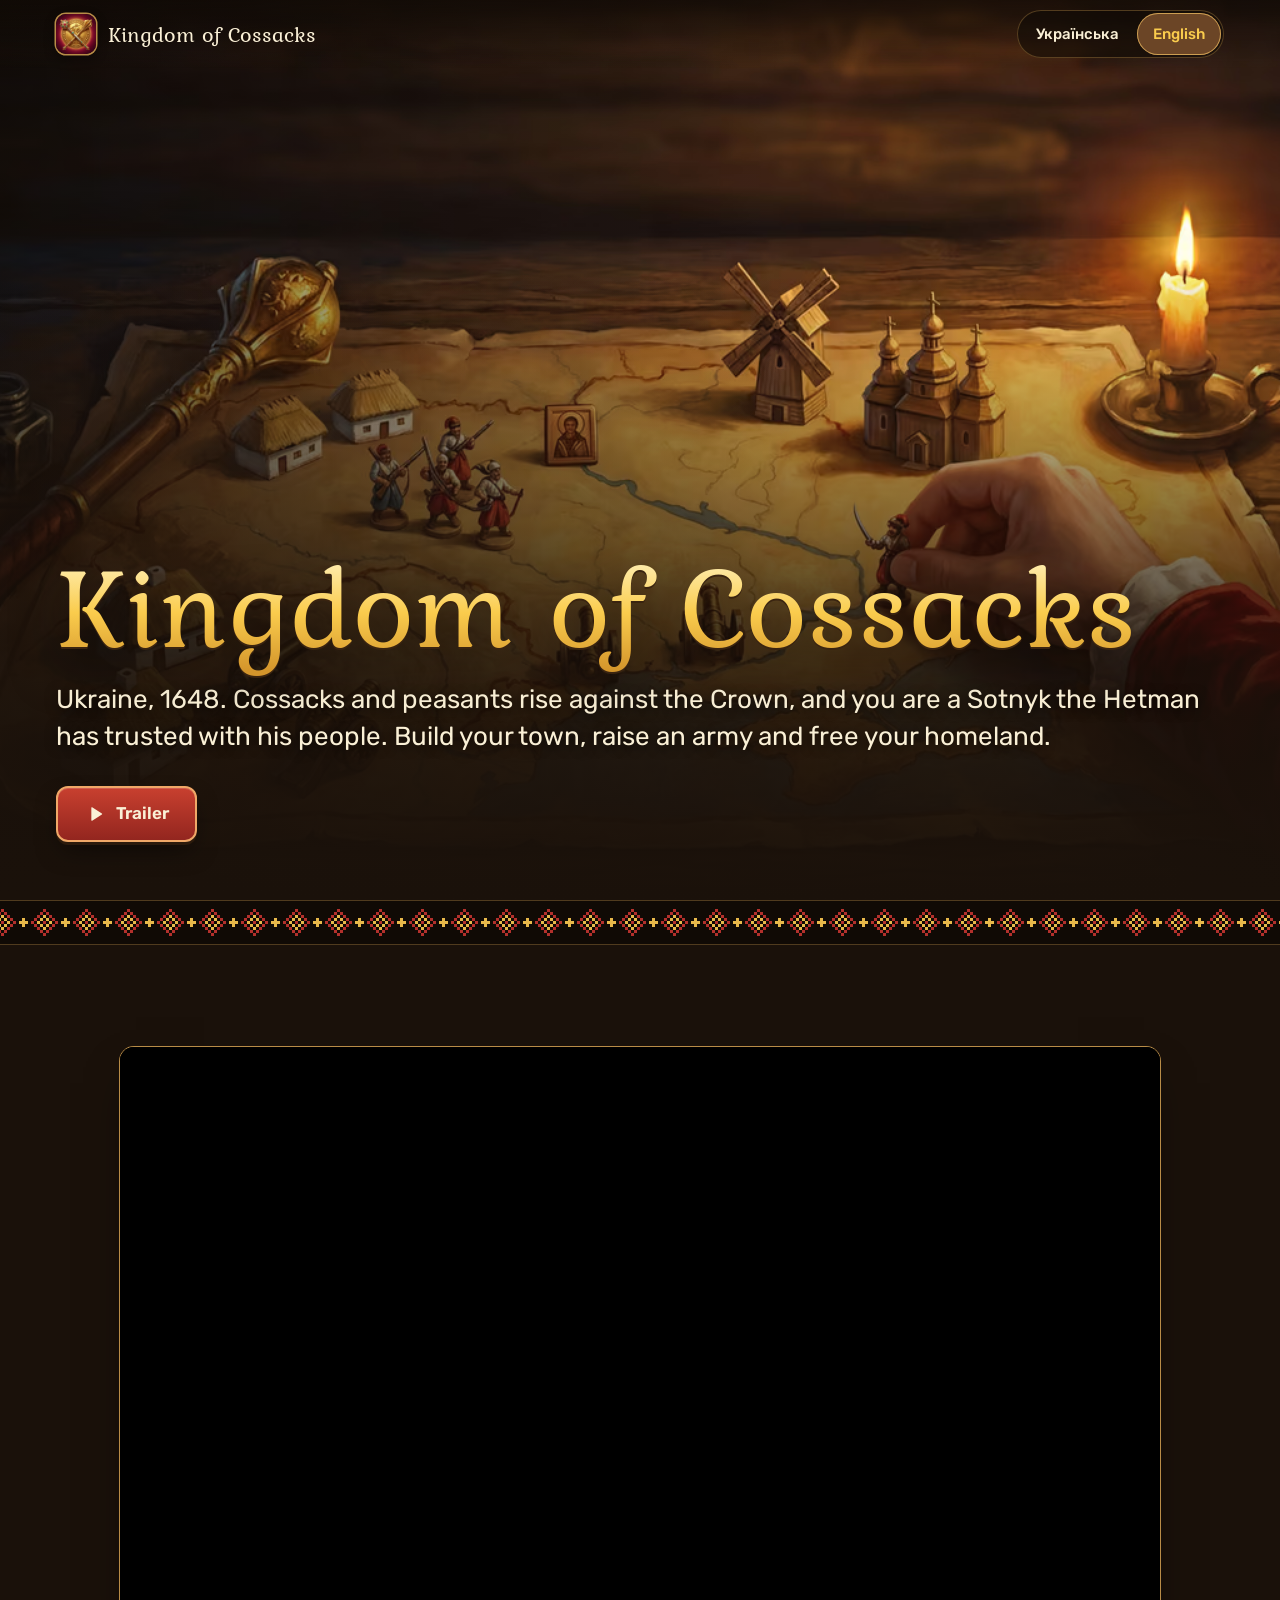
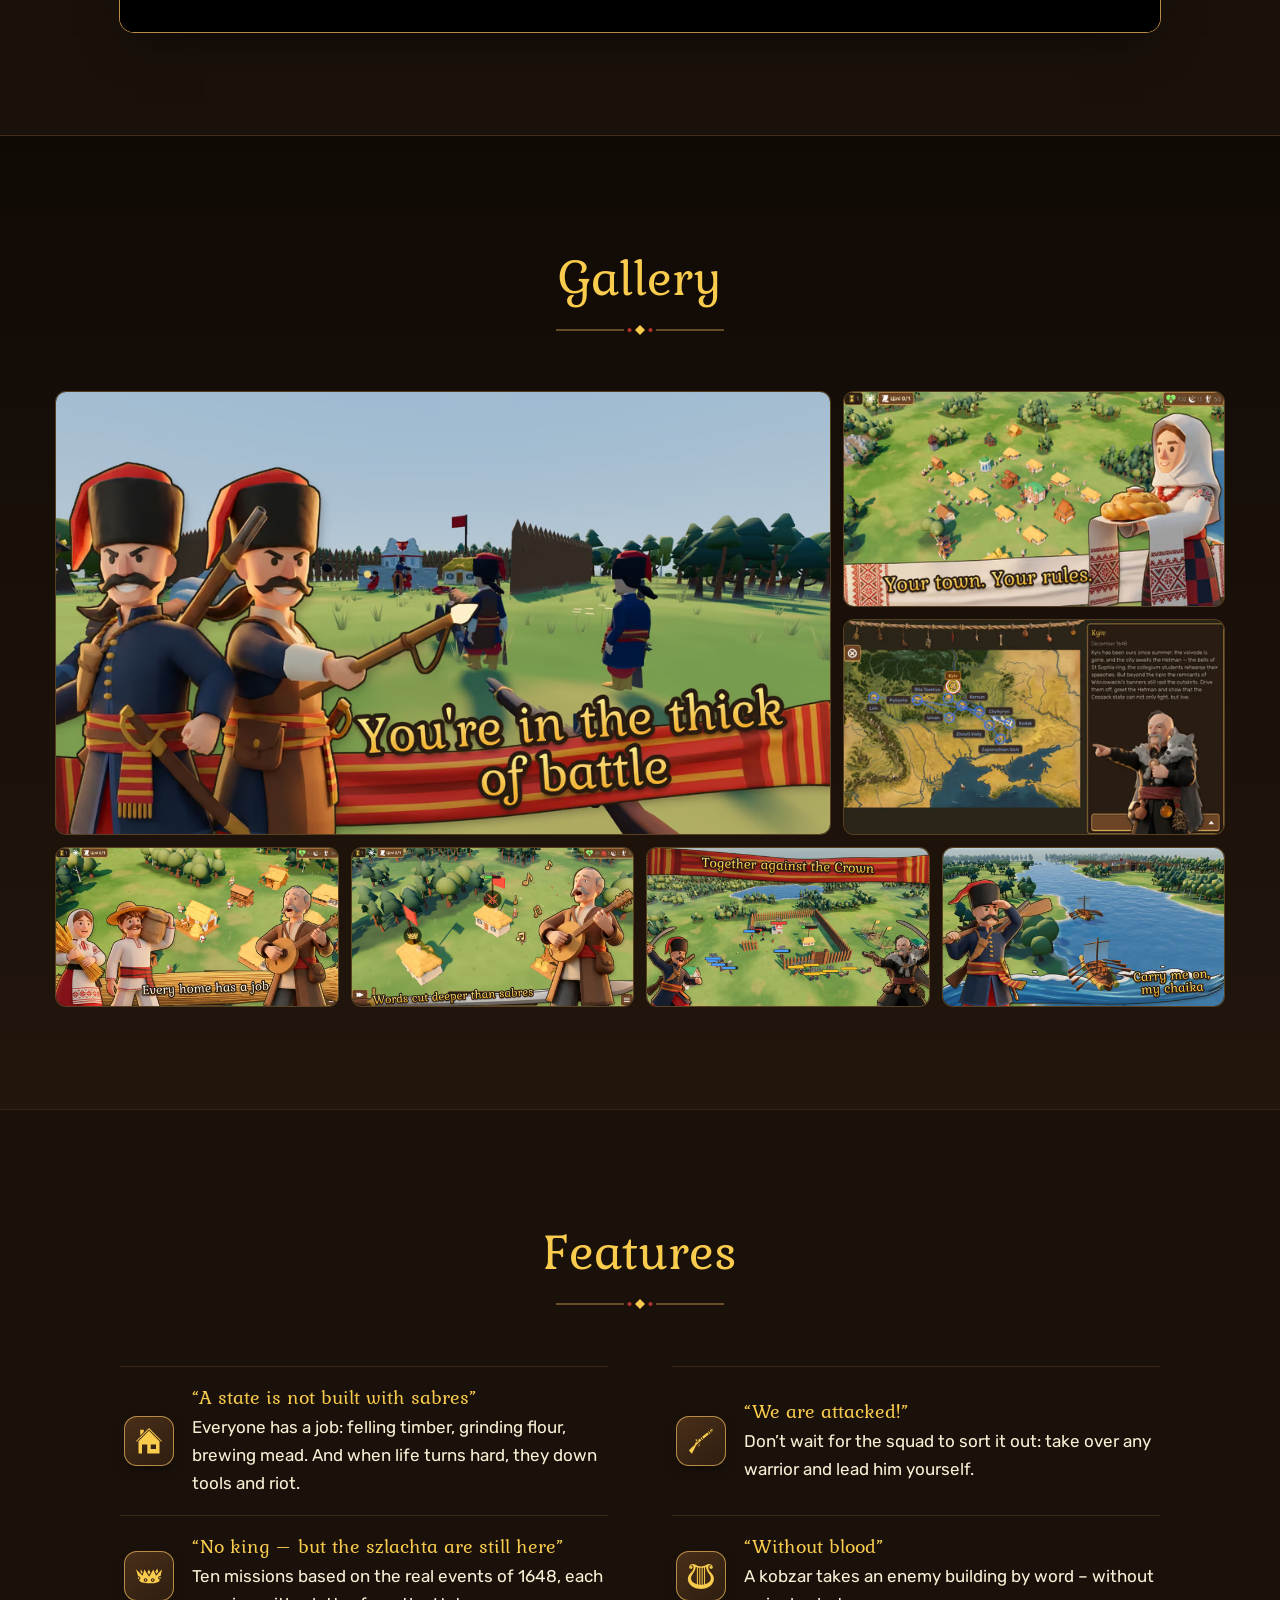
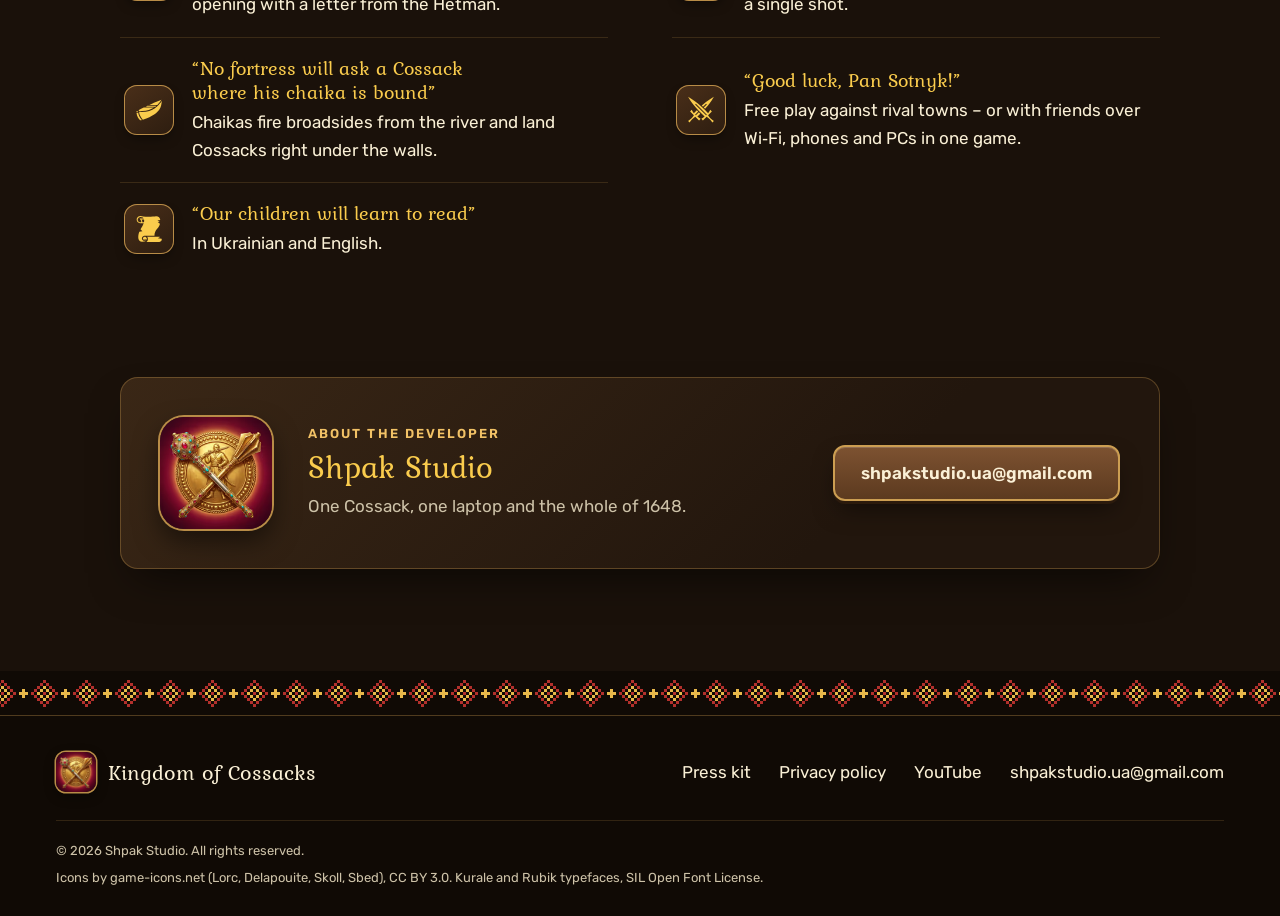
==== commit 20c76987: "Add Google site verification meta tag" ====
--- a/index.html
+++ b/index.html
@@ -6,6 +6,7 @@
 <title>Держава Козаків</title>
 <meta name="description" content="Містобудівник і стратегія про повстання 1648 року. Збудуй козацьке місто, збери військо, звільни Україну регіон за регіоном. Android і ПК, без реклами.">
 <meta name="theme-color" content="#1a110a">
+<meta name="google-site-verification" content="KmJgrIy6gUjldq7PElxVYSlpNYp5tbZFA-CYkZ45IH0" />
 <script>
 // Перший захід: мова з налаштувань браузера (українська є серед мов – лишаємось, інакше англійська).
 // Далі діє вибір із перемикача. Стоїть у <head>, щоб сторінка не блимала перед переходом.
